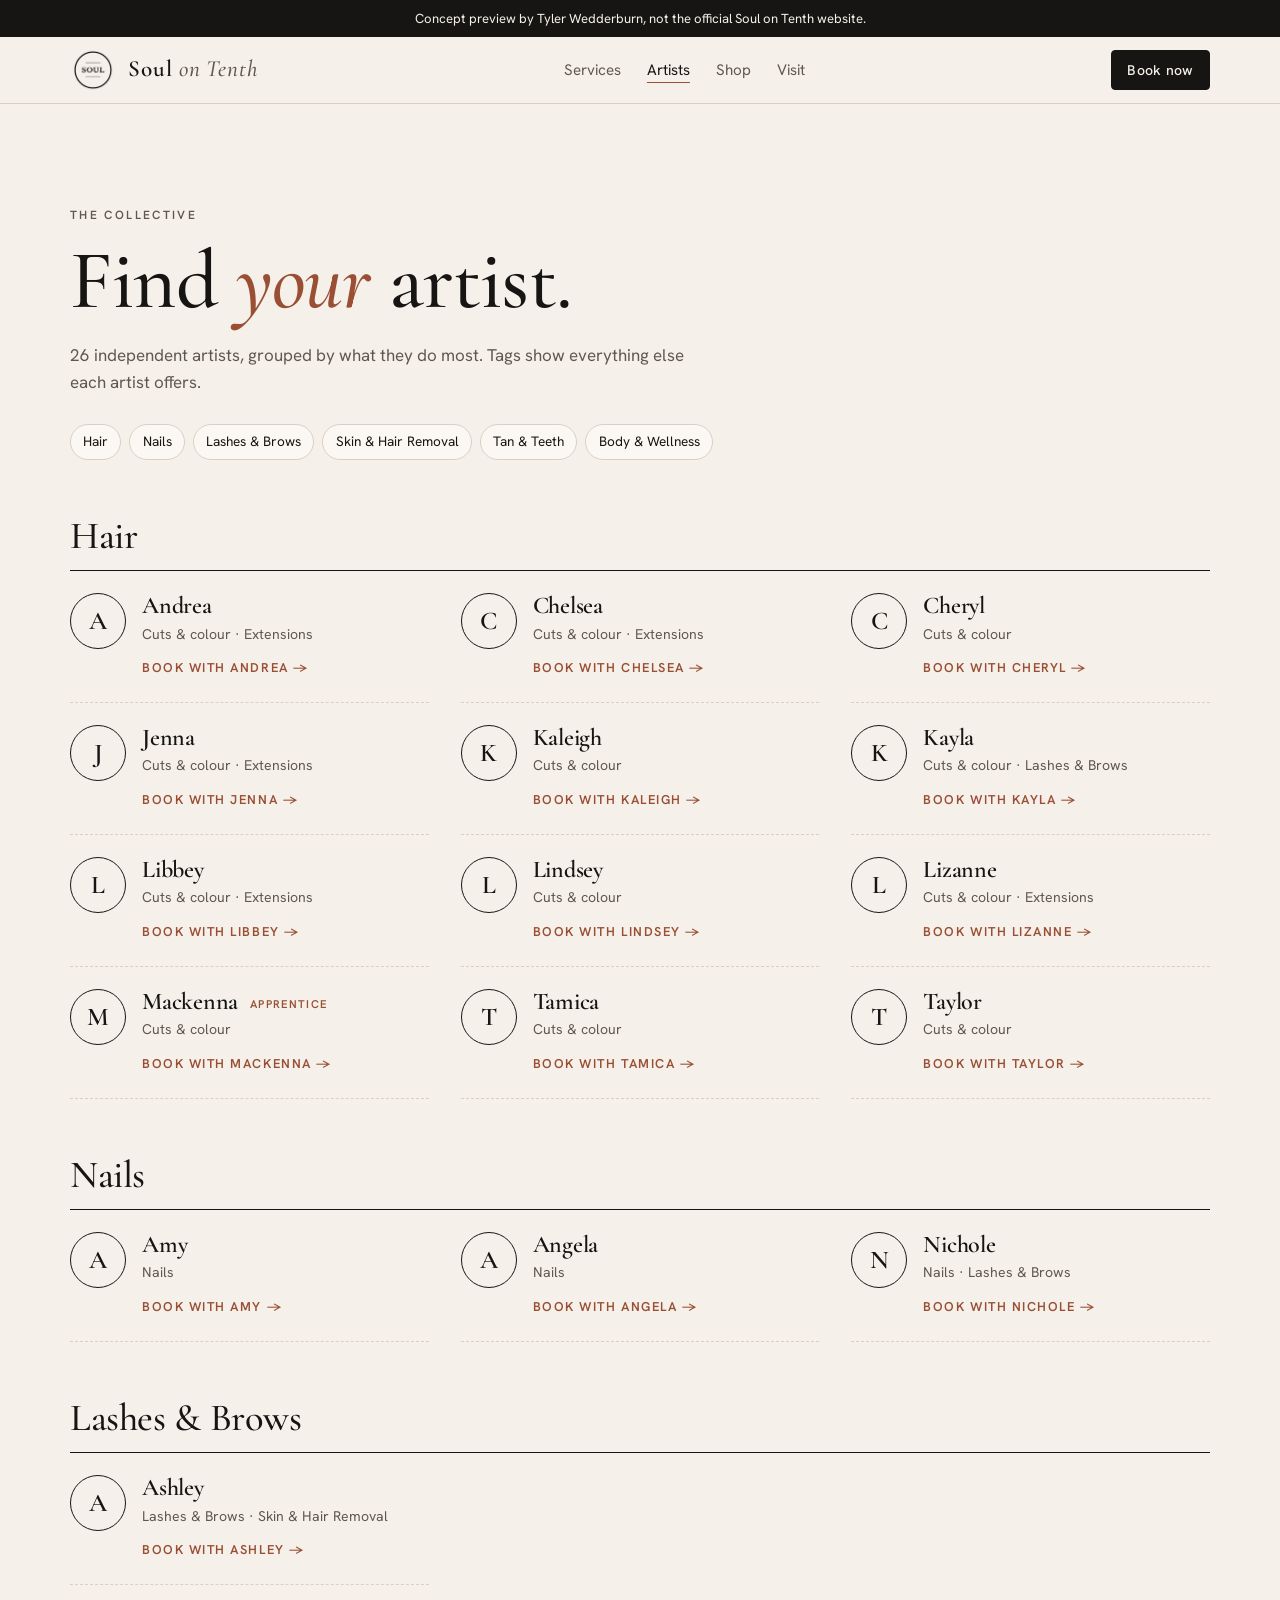
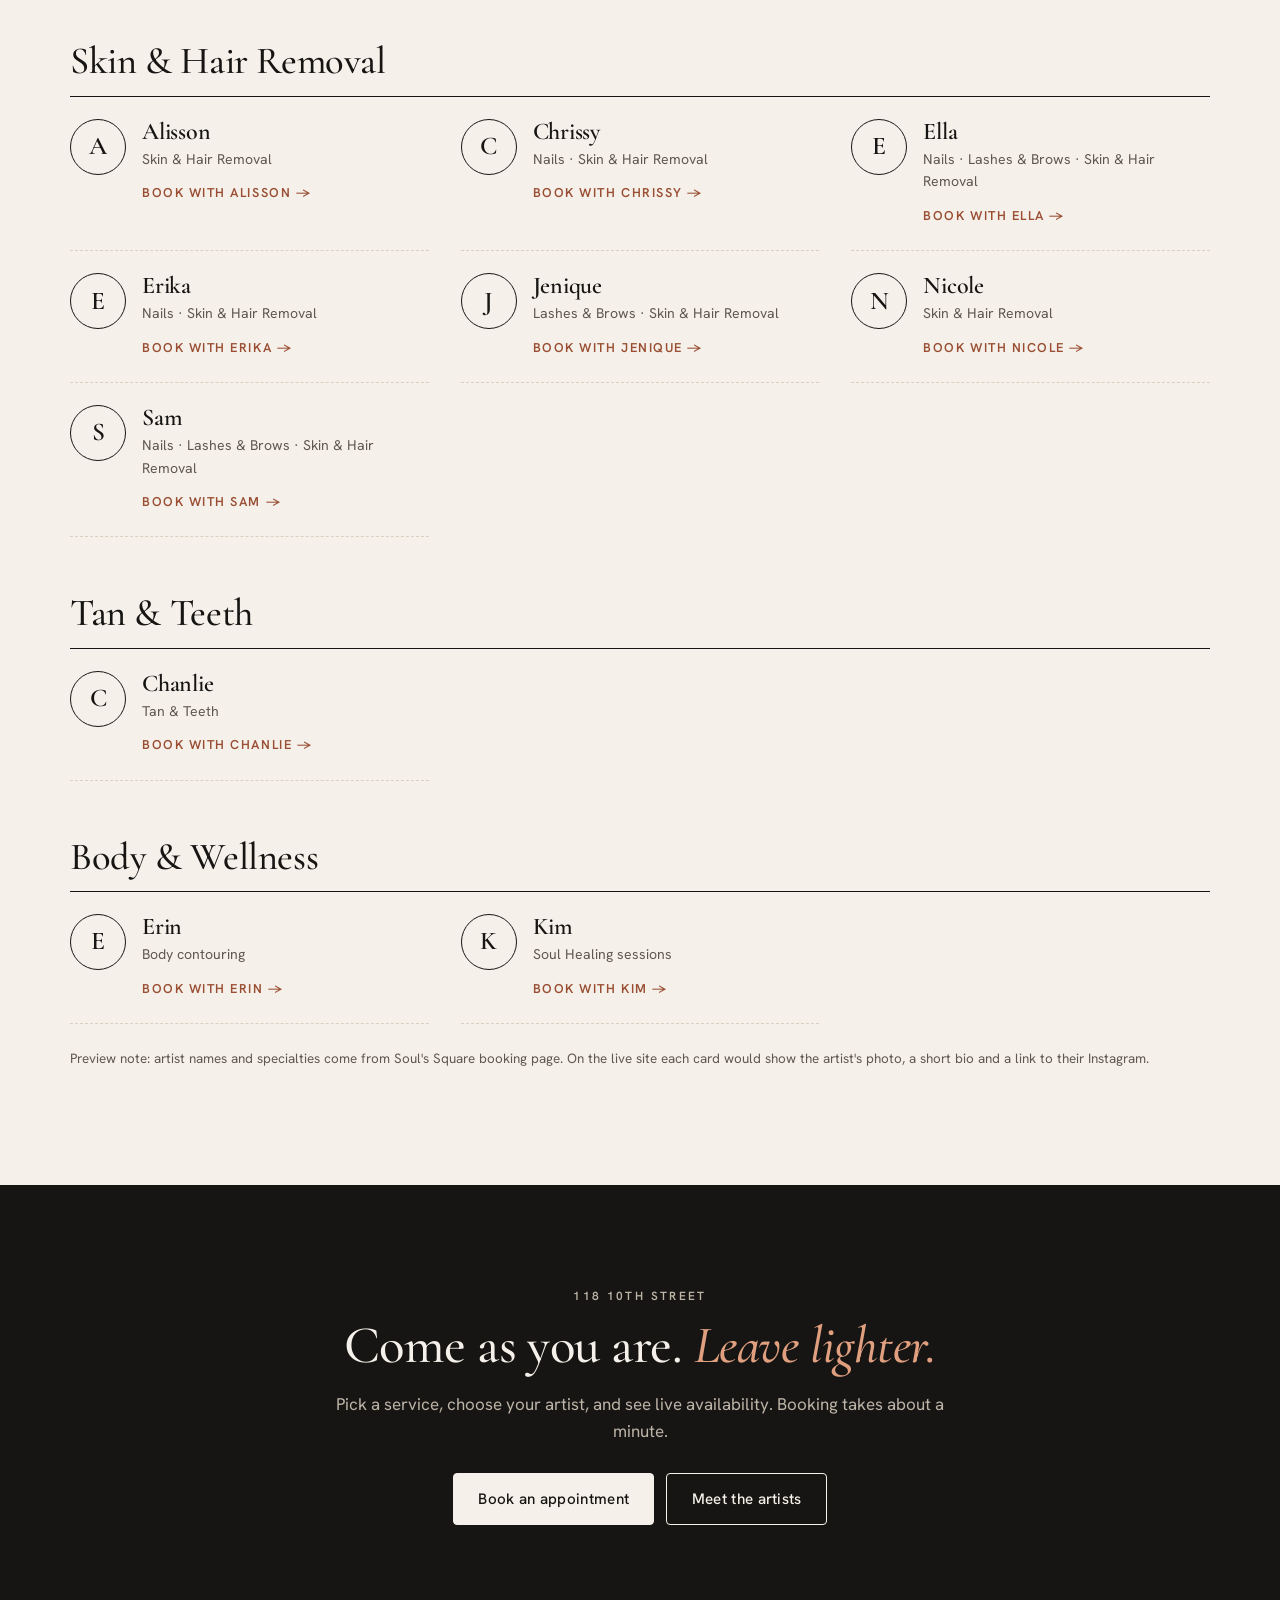
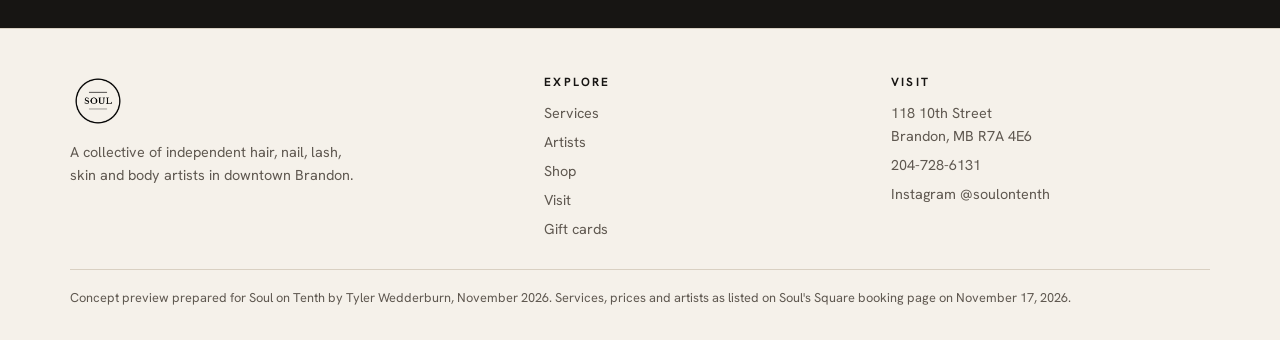
==== artists.html @ 36a23da8 "Soul on Tenth concept preview: five pages built from Square data Co-Authored-By: Claude Opus 5.5 <no" ====
<!doctype html>
<html lang="en-CA">
<head>
<meta charset="utf-8">
<meta name="viewport" content="width=device-width, initial-scale=1, viewport-fit=cover">
<meta name="robots" content="noindex, nofollow">
<title>Meet the Artists | Soul on Tenth, Brandon</title>
<meta name="description" content="Meet the 26 independent hair, nail, lash, skin and body artists at Soul on Tenth in Brandon, and book with the right person.">
<link rel="icon" href="assets/img/logo.jpg">
<link rel="preconnect" href="https://fonts.googleapis.com">
<link rel="preconnect" href="https://fonts.gstatic.com" crossorigin>
<link rel="stylesheet" href="https://fonts.googleapis.com/css2?family=Cormorant+Garamond:ital,wght@0,500;0,600;1,500&family=Hanken+Grotesk:wght@400;500;600&display=swap">
<link rel="stylesheet" href="assets/theme.css">
</head>
<body>
<div class="announcement">Concept preview by Tyler Wedderburn, not the official Soul on Tenth website.</div>
<header class="header"><div class="page-width">
  <a class="header__logo" href="index.html"><img src="assets/img/logo.jpg" alt="Soul on Tenth" width="46" height="46"><span>Soul <i>on Tenth</i></span></a>
  <nav aria-label="Main"><a href="services.html">Services</a><a href="artists.html" aria-current="page">Artists</a><a href="shop.html">Shop</a><a href="visit.html">Visit</a></nav>
  <details class="menu-drawer"><summary aria-label="Menu">Menu</summary><nav aria-label="Mobile"><a href="services.html">Services</a><a href="artists.html" aria-current="page">Artists</a><a href="shop.html">Shop</a><a href="visit.html">Visit</a></nav></details>
  <a class="button button--primary" href="https://book.squareup.com/appointments/bp8okbmrqv0b9o/location/DH0CR95W0RNAC/services" target="_blank" rel="noopener">Book now</a>
</div></header>
<main>
<section class="section"><div class="page-width">
  <p class="caption">The collective</p><h1>Find <em>your</em> artist.</h1>
  <p class="rte subtle">26 independent artists, grouped by what they do most. Tags show everything else each artist offers.</p>
  <nav class="toc" aria-label="Specialties"><a href="#hair">Hair</a><a href="#nails">Nails</a><a href="#lashes-brows">Lashes &amp; Brows</a><a href="#skin-hair-removal">Skin &amp; Hair Removal</a><a href="#tan-teeth">Tan &amp; Teeth</a><a href="#body-wellness">Body &amp; Wellness</a></nav>
  <section class="artist-group" id="hair"><h2>Hair</h2><div class="artist-grid"><div class="artist"><div class="initial" aria-hidden="true">A</div><div><h3>Andrea</h3><p class="tags">Cuts &amp; colour · Extensions</p><a class="link" href="https://book.squareup.com/appointments/bp8okbmrqv0b9o/location/DH0CR95W0RNAC/services" target="_blank" rel="noopener">Book with Andrea →</a></div></div><div class="artist"><div class="initial" aria-hidden="true">C</div><div><h3>Chelsea</h3><p class="tags">Cuts &amp; colour · Extensions</p><a class="link" href="https://book.squareup.com/appointments/bp8okbmrqv0b9o/location/DH0CR95W0RNAC/services" target="_blank" rel="noopener">Book with Chelsea →</a></div></div><div class="artist"><div class="initial" aria-hidden="true">C</div><div><h3>Cheryl</h3><p class="tags">Cuts &amp; colour</p><a class="link" href="https://book.squareup.com/appointments/bp8okbmrqv0b9o/location/DH0CR95W0RNAC/services" target="_blank" rel="noopener">Book with Cheryl →</a></div></div><div class="artist"><div class="initial" aria-hidden="true">J</div><div><h3>Jenna</h3><p class="tags">Cuts &amp; colour · Extensions</p><a class="link" href="https://book.squareup.com/appointments/bp8okbmrqv0b9o/location/DH0CR95W0RNAC/services" target="_blank" rel="noopener">Book with Jenna →</a></div></div><div class="artist"><div class="initial" aria-hidden="true">K</div><div><h3>Kaleigh</h3><p class="tags">Cuts &amp; colour</p><a class="link" href="https://book.squareup.com/appointments/bp8okbmrqv0b9o/location/DH0CR95W0RNAC/services" target="_blank" rel="noopener">Book with Kaleigh →</a></div></div><div class="artist"><div class="initial" aria-hidden="true">K</div><div><h3>Kayla</h3><p class="tags">Cuts &amp; colour · Lashes &amp; Brows</p><a class="link" href="https://book.squareup.com/appointments/bp8okbmrqv0b9o/location/DH0CR95W0RNAC/services" target="_blank" rel="noopener">Book with Kayla →</a></div></div><div class="artist"><div class="initial" aria-hidden="true">L</div><div><h3>Libbey</h3><p class="tags">Cuts &amp; colour · Extensions</p><a class="link" href="https://book.squareup.com/appointments/bp8okbmrqv0b9o/location/DH0CR95W0RNAC/services" target="_blank" rel="noopener">Book with Libbey →</a></div></div><div class="artist"><div class="initial" aria-hidden="true">L</div><div><h3>Lindsey</h3><p class="tags">Cuts &amp; colour</p><a class="link" href="https://book.squareup.com/appointments/bp8okbmrqv0b9o/location/DH0CR95W0RNAC/services" target="_blank" rel="noopener">Book with Lindsey →</a></div></div><div class="artist"><div class="initial" aria-hidden="true">L</div><div><h3>Lizanne</h3><p class="tags">Cuts &amp; colour · Extensions</p><a class="link" href="https://book.squareup.com/appointments/bp8okbmrqv0b9o/location/DH0CR95W0RNAC/services" target="_blank" rel="noopener">Book with Lizanne →</a></div></div><div class="artist"><div class="initial" aria-hidden="true">M</div><div><h3>Mackenna <small>Apprentice</small></h3><p class="tags">Cuts &amp; colour</p><a class="link" href="https://book.squareup.com/appointments/bp8okbmrqv0b9o/location/DH0CR95W0RNAC/services" target="_blank" rel="noopener">Book with Mackenna →</a></div></div><div class="artist"><div class="initial" aria-hidden="true">T</div><div><h3>Tamica</h3><p class="tags">Cuts &amp; colour</p><a class="link" href="https://book.squareup.com/appointments/bp8okbmrqv0b9o/location/DH0CR95W0RNAC/services" target="_blank" rel="noopener">Book with Tamica →</a></div></div><div class="artist"><div class="initial" aria-hidden="true">T</div><div><h3>Taylor</h3><p class="tags">Cuts &amp; colour</p><a class="link" href="https://book.squareup.com/appointments/bp8okbmrqv0b9o/location/DH0CR95W0RNAC/services" target="_blank" rel="noopener">Book with Taylor →</a></div></div></div></section><section class="artist-group" id="nails"><h2>Nails</h2><div class="artist-grid"><div class="artist"><div class="initial" aria-hidden="true">A</div><div><h3>Amy</h3><p class="tags">Nails</p><a class="link" href="https://book.squareup.com/appointments/bp8okbmrqv0b9o/location/DH0CR95W0RNAC/services" target="_blank" rel="noopener">Book with Amy →</a></div></div><div class="artist"><div class="initial" aria-hidden="true">A</div><div><h3>Angela</h3><p class="tags">Nails</p><a class="link" href="https://book.squareup.com/appointments/bp8okbmrqv0b9o/location/DH0CR95W0RNAC/services" target="_blank" rel="noopener">Book with Angela →</a></div></div><div class="artist"><div class="initial" aria-hidden="true">N</div><div><h3>Nichole</h3><p class="tags">Nails · Lashes &amp; Brows</p><a class="link" href="https://book.squareup.com/appointments/bp8okbmrqv0b9o/location/DH0CR95W0RNAC/services" target="_blank" rel="noopener">Book with Nichole →</a></div></div></div></section><section class="artist-group" id="lashes-brows"><h2>Lashes &amp; Brows</h2><div class="artist-grid"><div class="artist"><div class="initial" aria-hidden="true">A</div><div><h3>Ashley</h3><p class="tags">Lashes &amp; Brows · Skin &amp; Hair Removal</p><a class="link" href="https://book.squareup.com/appointments/bp8okbmrqv0b9o/location/DH0CR95W0RNAC/services" target="_blank" rel="noopener">Book with Ashley →</a></div></div></div></section><section class="artist-group" id="skin-hair-removal"><h2>Skin &amp; Hair Removal</h2><div class="artist-grid"><div class="artist"><div class="initial" aria-hidden="true">A</div><div><h3>Alisson</h3><p class="tags">Skin &amp; Hair Removal</p><a class="link" href="https://book.squareup.com/appointments/bp8okbmrqv0b9o/location/DH0CR95W0RNAC/services" target="_blank" rel="noopener">Book with Alisson →</a></div></div><div class="artist"><div class="initial" aria-hidden="true">C</div><div><h3>Chrissy</h3><p class="tags">Nails · Skin &amp; Hair Removal</p><a class="link" href="https://book.squareup.com/appointments/bp8okbmrqv0b9o/location/DH0CR95W0RNAC/services" target="_blank" rel="noopener">Book with Chrissy →</a></div></div><div class="artist"><div class="initial" aria-hidden="true">E</div><div><h3>Ella</h3><p class="tags">Nails · Lashes &amp; Brows · Skin &amp; Hair Removal</p><a class="link" href="https://book.squareup.com/appointments/bp8okbmrqv0b9o/location/DH0CR95W0RNAC/services" target="_blank" rel="noopener">Book with Ella →</a></div></div><div class="artist"><div class="initial" aria-hidden="true">E</div><div><h3>Erika</h3><p class="tags">Nails · Skin &amp; Hair Removal</p><a class="link" href="https://book.squareup.com/appointments/bp8okbmrqv0b9o/location/DH0CR95W0RNAC/services" target="_blank" rel="noopener">Book with Erika →</a></div></div><div class="artist"><div class="initial" aria-hidden="true">J</div><div><h3>Jenique</h3><p class="tags">Lashes &amp; Brows · Skin &amp; Hair Removal</p><a class="link" href="https://book.squareup.com/appointments/bp8okbmrqv0b9o/location/DH0CR95W0RNAC/services" target="_blank" rel="noopener">Book with Jenique →</a></div></div><div class="artist"><div class="initial" aria-hidden="true">N</div><div><h3>Nicole</h3><p class="tags">Skin &amp; Hair Removal</p><a class="link" href="https://book.squareup.com/appointments/bp8okbmrqv0b9o/location/DH0CR95W0RNAC/services" target="_blank" rel="noopener">Book with Nicole →</a></div></div><div class="artist"><div class="initial" aria-hidden="true">S</div><div><h3>Sam</h3><p class="tags">Nails · Lashes &amp; Brows · Skin &amp; Hair Removal</p><a class="link" href="https://book.squareup.com/appointments/bp8okbmrqv0b9o/location/DH0CR95W0RNAC/services" target="_blank" rel="noopener">Book with Sam →</a></div></div></div></section><section class="artist-group" id="tan-teeth"><h2>Tan &amp; Teeth</h2><div class="artist-grid"><div class="artist"><div class="initial" aria-hidden="true">C</div><div><h3>Chanlie</h3><p class="tags">Tan &amp; Teeth</p><a class="link" href="https://book.squareup.com/appointments/bp8okbmrqv0b9o/location/DH0CR95W0RNAC/services" target="_blank" rel="noopener">Book with Chanlie →</a></div></div></div></section><section class="artist-group" id="body-wellness"><h2>Body &amp; Wellness</h2><div class="artist-grid"><div class="artist"><div class="initial" aria-hidden="true">E</div><div><h3>Erin</h3><p class="tags">Body contouring</p><a class="link" href="https://book.squareup.com/appointments/bp8okbmrqv0b9o/location/DH0CR95W0RNAC/services" target="_blank" rel="noopener">Book with Erin →</a></div></div><div class="artist"><div class="initial" aria-hidden="true">K</div><div><h3>Kim</h3><p class="tags">Soul Healing sessions</p><a class="link" href="https://book.squareup.com/appointments/bp8okbmrqv0b9o/location/DH0CR95W0RNAC/services" target="_blank" rel="noopener">Book with Kim →</a></div></div></div></section>
  <p class="note">Preview note: artist names and specialties come from Soul's Square booking page. On the live site each card would show the artist's photo, a short bio and a link to their Instagram.</p>
</div></section>
<section class="section scheme-ink center"><div class="page-width">
  <p class="caption">118 10th Street</p>
  <h2>Come as you are. <em>Leave lighter.</em></h2>
  <p class="rte subtle">Pick a service, choose your artist, and see live availability. Booking takes about a minute.</p>
  <div class="buttons"><a class="button button--primary" href="https://book.squareup.com/appointments/bp8okbmrqv0b9o/location/DH0CR95W0RNAC/services" target="_blank" rel="noopener">Book an appointment</a><a class="button" href="artists.html">Meet the artists</a></div>
</div></section></main>
<footer class="footer"><div class="page-width">
  <div class="grid">
    <div><img src="assets/img/logo.jpg" alt="Soul on Tenth" width="56" height="56"><p>A collective of independent hair, nail, lash, skin and body artists in downtown Brandon.</p></div>
    <div><h4>Explore</h4><ul><li><a href="services.html">Services</a></li><li><a href="artists.html">Artists</a></li><li><a href="shop.html">Shop</a></li><li><a href="visit.html">Visit</a></li><li><a class="" href="https://squareup.com/gift/7G8EJMYGEEBGZ/order" target="_blank" rel="noopener">Gift cards</a></li></ul></div>
    <div><h4>Visit</h4><ul><li>118 10th Street<br>Brandon, MB R7A 4E6</li><li><a href="tel:+12047286131">204-728-6131</a></li><li><a class="" href="https://www.instagram.com/soulontenth" target="_blank" rel="noopener">Instagram @soulontenth</a></li></ul></div>
  </div>
  <p class="legal">Concept preview prepared for Soul on Tenth by Tyler Wedderburn, November 2026. Services, prices and artists as listed on Soul's Square booking page on November 17, 2026.</p>
</div></footer>
<div class="sticky-cta"><a class="button button--primary" href="https://book.squareup.com/appointments/bp8okbmrqv0b9o/location/DH0CR95W0RNAC/services" target="_blank" rel="noopener">Book</a><a class="button" href="artists.html">Find an artist</a></div>
</body></html>
---- assets/theme.css ----
/* Soul on Tenth concept theme.
   Black-and-white like Soul's logo and photos, on warm paper, with one clay accent.
   Plain static HTML/CSS: booking stays on Square Appointments and checkout stays on Square Online. */
:root{
  --bg:#f5f1ea; --bg-2:#ebe4d8; --ink:#171513; --ink-soft:#5f5850;
  --accent:#9a4f34; --accent-deep:#7a3b25; --line:#d9d0c2; --card:#fbf8f3;
  --display:"Cormorant Garamond","Iowan Old Style",Georgia,serif;
  --body:"Hanken Grotesk","Segoe UI",system-ui,sans-serif;
  --r:4px; --page:1180px;
}
*{box-sizing:border-box}
html{scroll-behavior:smooth;scroll-padding-top:90px}
@media (prefers-reduced-motion:reduce){html{scroll-behavior:auto}*{transition:none!important}}
body{margin:0;background:var(--bg);color:var(--ink);font-family:var(--body);font-size:17px;line-height:1.6;-webkit-font-smoothing:antialiased}
img{max-width:100%;display:block}
a{color:inherit}
:focus-visible{outline:2px solid var(--accent);outline-offset:3px}
.page-width{max-width:var(--page);margin:0 auto;padding-left:max(20px,env(safe-area-inset-left,0px));padding-right:max(20px,env(safe-area-inset-right,0px))}
h1,h2,h3{font-family:var(--display);font-weight:500;line-height:1.05;text-wrap:balance;margin:0;letter-spacing:-.01em}
h1{font-size:clamp(2.6rem,7vw,5.2rem)}
h2{font-size:clamp(2rem,4.6vw,3.3rem)}
h3{font-size:1.5rem;font-weight:600}
em{font-style:italic;color:var(--accent)}
.caption{font-size:.74rem;letter-spacing:.2em;text-transform:uppercase;font-weight:600;color:var(--ink-soft);margin:0 0 12px}
.subtle{color:var(--ink-soft)}
.section{padding-block:clamp(56px,8vw,108px)}
.scheme-2{background:var(--bg-2)}
.scheme-ink{background:var(--ink);color:var(--bg)}
.scheme-ink em{color:#e0a080}
.scheme-ink .subtle,.scheme-ink .caption{color:#bdb4a8}
.button{display:inline-flex;align-items:center;justify-content:center;padding:.85em 1.6em;font-weight:500;font-size:.95rem;letter-spacing:.02em;text-decoration:none;border:1.5px solid var(--ink);background:transparent;color:var(--ink);border-radius:var(--r);transition:background .2s,color .2s,border-color .2s}
.button:hover{background:var(--ink);color:var(--bg)}
.button--primary{background:var(--ink);color:var(--bg)}
.button--primary:hover{background:var(--accent);border-color:var(--accent);color:#fff}
.button--light,.scheme-ink .button{border-color:var(--bg);color:var(--bg)}
.button--light:hover,.scheme-ink .button:hover{background:var(--bg);color:var(--ink)}
.scheme-ink .button--primary{background:var(--bg);color:var(--ink)}
.scheme-ink .button--primary:hover{background:var(--accent);border-color:var(--accent);color:#fff}
.buttons{display:flex;flex-wrap:wrap;gap:12px;margin-top:28px}
.center{text-align:center}.center .buttons{justify-content:center}
.rte{max-width:62ch}.center .rte{margin-inline:auto}
.link{font-weight:600;font-size:.8rem;letter-spacing:.12em;text-transform:uppercase;color:var(--accent);text-decoration:none}
.link:hover{text-decoration:underline}

/* announcement + header */
.announcement{background:var(--ink);color:var(--bg);font-size:.82rem;text-align:center;padding:8px 16px}
.header{position:sticky;top:0;z-index:20;background:var(--bg);border-bottom:1px solid var(--line)}
.header .page-width{display:flex;align-items:center;justify-content:space-between;gap:16px;padding-block:10px}
.header__logo{display:flex;align-items:center;gap:12px;text-decoration:none}
.header__logo img{width:46px;height:46px;mix-blend-mode:multiply}
.header__logo span{font-family:var(--display);font-size:1.45rem;font-weight:600;letter-spacing:.04em}
.header__logo i{font-weight:500;color:var(--ink-soft)}
.header nav{display:flex;gap:26px}
.header nav a{text-decoration:none;color:var(--ink-soft);font-size:.95rem}
.header nav a[aria-current="page"],.header nav a:hover{color:var(--ink)}
.header nav a[aria-current="page"]{text-decoration:underline;text-decoration-color:var(--accent);text-underline-offset:7px}
.header .button{padding:.55em 1.1em;font-size:.88rem}
.menu-drawer{display:none}
@media (max-width:880px){
  .header nav{display:none}
  .menu-drawer{display:block;margin-left:auto}
  .menu-drawer summary{list-style:none;cursor:pointer;padding:8px;font-size:.95rem}
  .menu-drawer summary::-webkit-details-marker{display:none}
  .menu-drawer[open] nav{display:flex;flex-direction:column;gap:0;position:absolute;left:0;right:0;top:100%;background:var(--bg);border-bottom:1px solid var(--line);padding:8px max(20px,env(safe-area-inset-left,0px)) 16px}
  .menu-drawer[open] nav a{padding:12px 0;border-bottom:1px solid var(--line);font-size:1.05rem}
}
@media (max-width:420px){.header__logo span{display:none}}

/* hero */
.hero{position:relative;min-height:min(86vh,760px);display:grid;align-items:end;color:var(--bg);background:var(--ink);overflow:hidden}
.hero > img{position:absolute;inset:0;width:100%;height:100%;object-fit:cover;object-position:center 60%;opacity:.62}
.hero::after{content:"";position:absolute;inset:0;background:linear-gradient(180deg,rgba(23,21,19,0) 30%,rgba(23,21,19,.85) 100%)}
@media (max-width:640px){.hero > img{object-position:42% 100%}}
.hero__text{position:relative;z-index:1;padding-block:clamp(48px,8vw,96px)}
.hero h1 em{color:#f0c4a8}
.hero .caption{color:#d8cfc3}
.hero .rte{color:#ece6dc;font-size:1.08rem}
.hero .button--primary{background:var(--bg);color:var(--ink);border-color:var(--bg)}
.hero .button--primary:hover{background:var(--accent);border-color:var(--accent);color:#fff}

/* multicolumn */
.title-row{display:flex;flex-wrap:wrap;justify-content:space-between;align-items:end;gap:16px}
.multicolumn{display:grid;grid-template-columns:repeat(3,minmax(0,1fr));gap:1px;margin-top:40px;background:var(--line);border:1px solid var(--line)}
@media (max-width:900px){.multicolumn{grid-template-columns:repeat(2,minmax(0,1fr))}}
@media (max-width:560px){.multicolumn{grid-template-columns:minmax(0,1fr)}}
.column{background:var(--card);padding:30px;display:flex;flex-direction:column;gap:10px}
.column p{margin:0}
.column .caption{color:var(--ink);font-size:.8rem}
.column--link{text-decoration:none;transition:background .2s}
.column--link:hover{background:#fff}
.column--link .link{margin-top:auto;padding-top:8px}
.scheme-2 .multicolumn{background:none;border:0;gap:28px}
.column--plain{background:none;padding:0}

/* image with text */
.image-with-text{display:grid;grid-template-columns:minmax(0,1fr) minmax(0,1fr);gap:clamp(28px,5vw,72px);align-items:center}
.image-with-text__media{overflow:hidden;aspect-ratio:4/5;background:var(--bg-2)}
.image-with-text__media img{width:100%;height:100%;object-fit:cover}
.image-with-text__media--crop{aspect-ratio:4/3}
.image-with-text__media--crop img{object-position:center bottom}
.image-with-text p{margin:16px 0 0}
@media (max-width:820px){.image-with-text{grid-template-columns:minmax(0,1fr)}}

/* product grid */
.product-grid{display:grid;grid-template-columns:repeat(4,minmax(0,1fr));gap:24px;margin-top:36px}
@media (max-width:900px){.product-grid{grid-template-columns:repeat(2,minmax(0,1fr))}}
.card{text-decoration:none;display:flex;flex-direction:column;gap:5px}
.card__media{aspect-ratio:1;background:#fff;border:1px solid var(--line);overflow:hidden;margin-bottom:8px;padding:12%}
.card__media img{width:100%;height:100%;object-fit:contain;transition:transform .4s}
.card:hover .card__media img{transform:scale(1.05)}
.card__vendor{font-size:.7rem;letter-spacing:.16em;text-transform:uppercase;font-weight:600;color:var(--ink-soft)}
.card__title{font-weight:500;line-height:1.3}
.card__price{font-family:var(--display);font-size:1.15rem;font-weight:600}

/* table of contents chips */
.toc{display:flex;flex-wrap:wrap;gap:8px;margin-top:28px}
.toc a{font-size:.85rem;text-decoration:none;padding:.45em .9em;border:1px solid var(--line);background:var(--card);border-radius:999px}
.toc a:hover{border-color:var(--ink)}

/* collapsible menu */
.collapsible{margin-top:32px;border-top:1px solid var(--ink)}
.collapsible details{border-bottom:1px solid var(--line)}
.collapsible summary{cursor:pointer;list-style:none;display:flex;align-items:center;gap:16px;padding:20px 4px;font-family:var(--display);font-size:1.7rem;font-weight:600}
.collapsible summary::-webkit-details-marker{display:none}
.collapsible summary small{font-family:var(--body);font-size:.85rem;font-weight:400;color:var(--ink-soft);margin-left:auto}
.collapsible summary::after{content:"+";font-family:var(--body);font-weight:400;font-size:1.5rem;color:var(--accent);transition:transform .2s;width:1ch}
.collapsible details[open] summary::after{transform:rotate(45deg)}
.service-list{display:grid;grid-template-columns:minmax(0,1fr) minmax(0,1fr);gap:0 48px;padding:0 4px 28px}
@media (max-width:760px){.service-list{grid-template-columns:minmax(0,1fr)}}
.service{display:grid;grid-template-columns:minmax(0,1fr) auto auto;gap:14px;align-items:start;padding:16px 0;border-bottom:1px dashed var(--line)}
.service b{font-weight:600}
.service small{display:block;color:var(--ink-soft);font-size:.85rem;line-height:1.45;margin-top:3px}
.service small.dur{font-size:.75rem;letter-spacing:.06em;text-transform:uppercase}
.service .price{font-family:var(--display);font-size:1.2rem;font-weight:600;white-space:nowrap;font-variant-numeric:tabular-nums}
.service .price i,.chips i{font-family:var(--body);font-style:normal;font-weight:400;font-size:.7rem;text-transform:uppercase;letter-spacing:.06em;color:var(--ink-soft);margin-right:4px}
.service > a{font-size:.75rem;font-weight:600;letter-spacing:.12em;text-transform:uppercase;color:var(--accent);text-decoration:none;padding-top:5px}
.service > a:hover{text-decoration:underline}
.service--fill{grid-template-columns:minmax(0,1fr)}
.chips{display:flex;flex-wrap:wrap;gap:6px}
.chips a{font-size:.82rem;text-decoration:none;padding:.35em .75em;border:1px solid var(--line);background:var(--card);border-radius:999px}
.chips a b{font-family:var(--display);font-size:1rem;margin-left:4px}
.chips a:hover{border-color:var(--accent);color:var(--accent)}

/* artists */
.artist-group{margin-top:56px}
.artist-group h2{font-size:clamp(1.7rem,3.4vw,2.4rem);padding-bottom:14px;border-bottom:1px solid var(--ink)}
.artist-grid{display:grid;grid-template-columns:repeat(3,minmax(0,1fr));gap:0 32px}
@media (max-width:900px){.artist-grid{grid-template-columns:repeat(2,minmax(0,1fr))}}
@media (max-width:560px){.artist-grid{grid-template-columns:minmax(0,1fr)}}
.artist{display:flex;gap:16px;align-items:flex-start;padding:22px 0;border-bottom:1px dashed var(--line)}
.artist h3{font-size:1.5rem}
.artist h3 small{font-family:var(--body);font-size:.7rem;letter-spacing:.12em;text-transform:uppercase;color:var(--accent);margin-left:6px;vertical-align:middle}
.tags{margin:4px 0 8px;font-size:.88rem;color:var(--ink-soft)}
.initial{flex:none;width:56px;height:56px;border-radius:50%;border:1.5px solid var(--ink);display:grid;place-content:center;font-family:var(--display);font-size:1.6rem;font-weight:600}

/* placeholder + notes */
.placeholder{display:grid;place-content:center;text-align:center;padding:40px 24px;border:1.5px dashed var(--accent);color:var(--ink-soft);background:var(--card);margin-top:32px}
.placeholder b{font-family:var(--display);font-style:italic;font-size:1.6rem;font-weight:500;color:var(--ink)}
.note{font-size:.84rem;color:var(--ink-soft);margin-top:24px}

/* contact */
.contact{display:grid;grid-template-columns:repeat(3,minmax(0,1fr));gap:24px;margin-top:36px}
@media (max-width:860px){.contact{grid-template-columns:minmax(0,1fr)}}
.contact > div{background:var(--card);border:1px solid var(--line);padding:30px}
.contact h3{margin-bottom:12px}
.contact .button{margin-top:6px}
.list{margin:0;padding-left:18px}
.list li{margin-bottom:6px}

/* footer */
.footer{border-top:1px solid var(--line);padding-block:44px 32px;font-size:.9rem;color:var(--ink-soft)}
.footer .grid{display:grid;grid-template-columns:1.4fr 1fr 1fr;gap:28px}
@media (max-width:760px){.footer .grid{grid-template-columns:minmax(0,1fr)}}
.footer img{width:56px;height:56px;mix-blend-mode:multiply;margin-bottom:12px}
.footer p{margin:0;max-width:36ch}
.footer h4{margin:0 0 10px;font-size:.74rem;letter-spacing:.18em;text-transform:uppercase;color:var(--ink)}
.footer ul{list-style:none;padding:0;margin:0;display:grid;gap:6px}
.footer a{text-decoration:none}.footer a:hover{color:var(--ink)}
.footer .legal{margin-top:28px;padding-top:18px;border-top:1px solid var(--line);font-size:.8rem;max-width:none}
.sticky-cta{display:none}
@media (max-width:640px){
  .sticky-cta{display:flex;gap:10px;position:fixed;left:0;right:0;bottom:0;z-index:30;padding:10px max(14px,env(safe-area-inset-right,0px)) calc(10px + env(safe-area-inset-bottom,0px)) max(14px,env(safe-area-inset-left,0px));background:var(--bg);border-top:1px solid var(--line)}
  .sticky-cta .button{flex:1;padding:.7em}
  .footer{padding-bottom:96px}
}
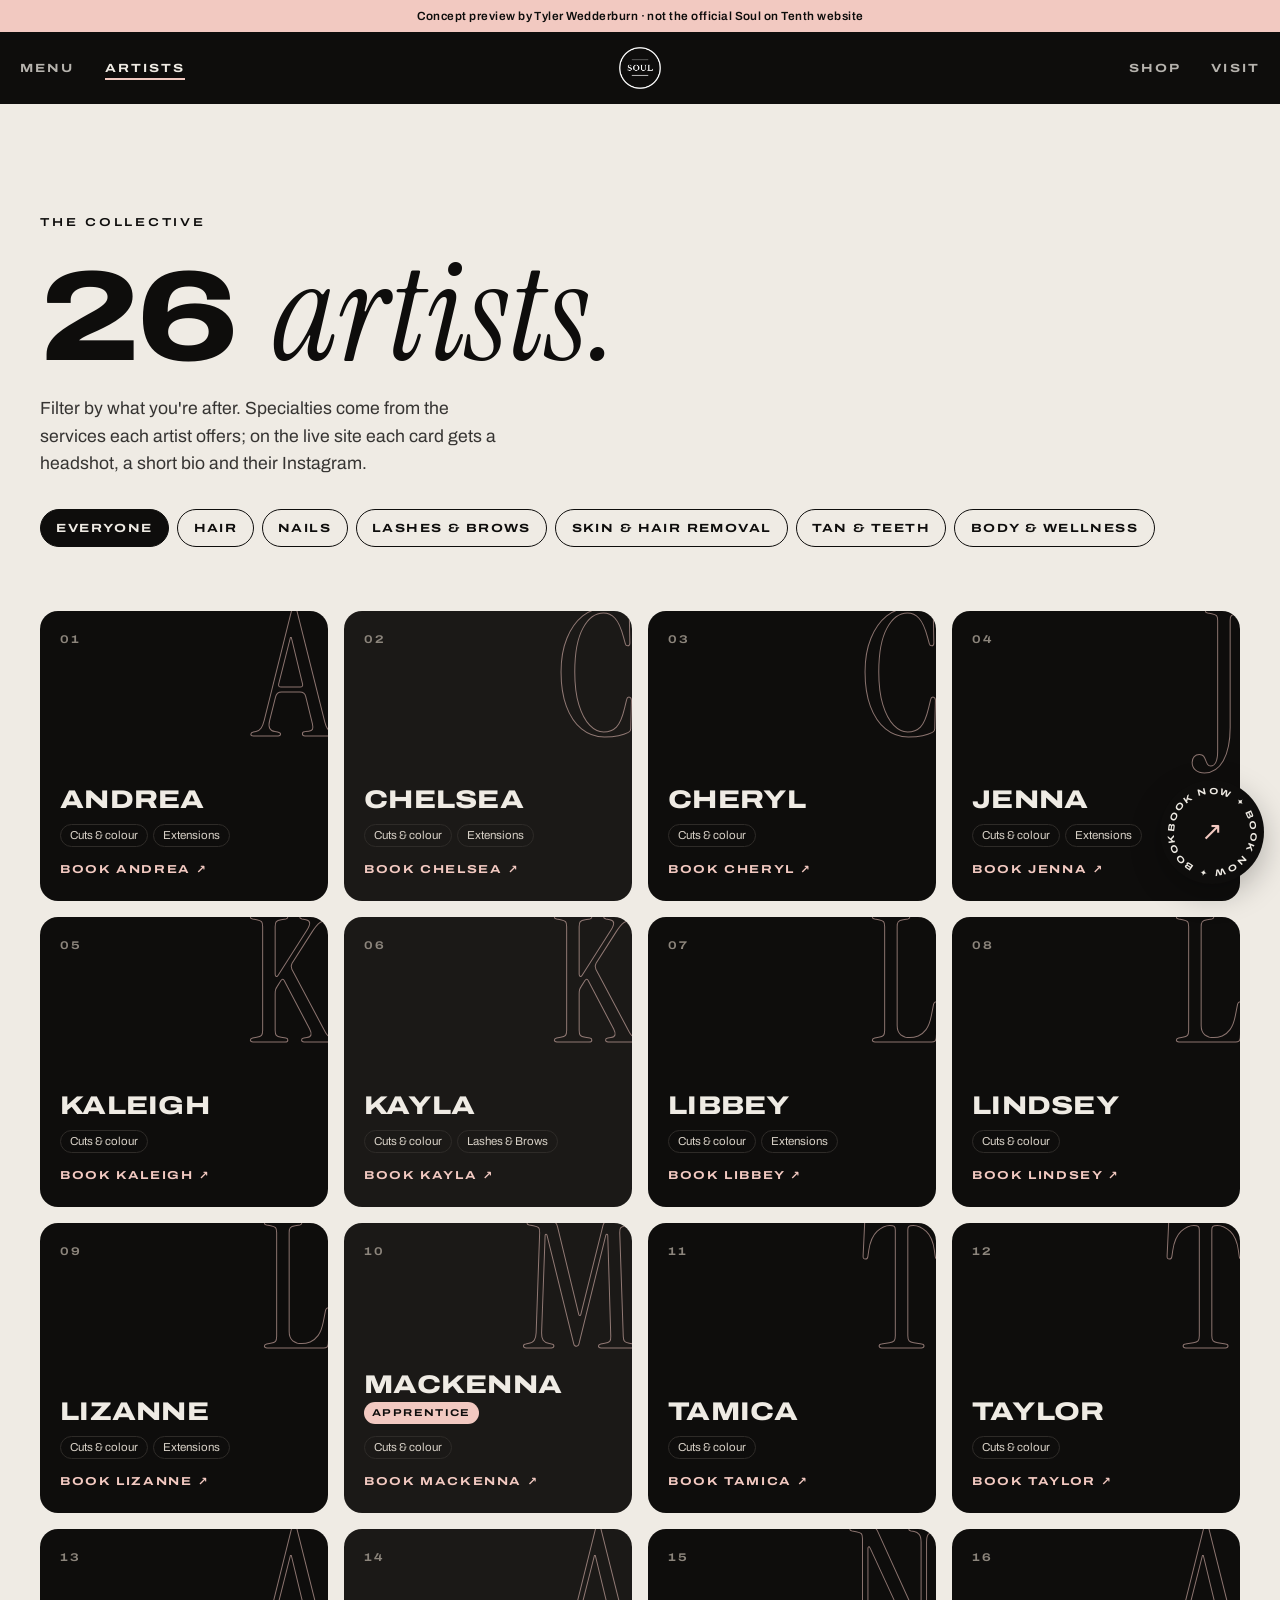
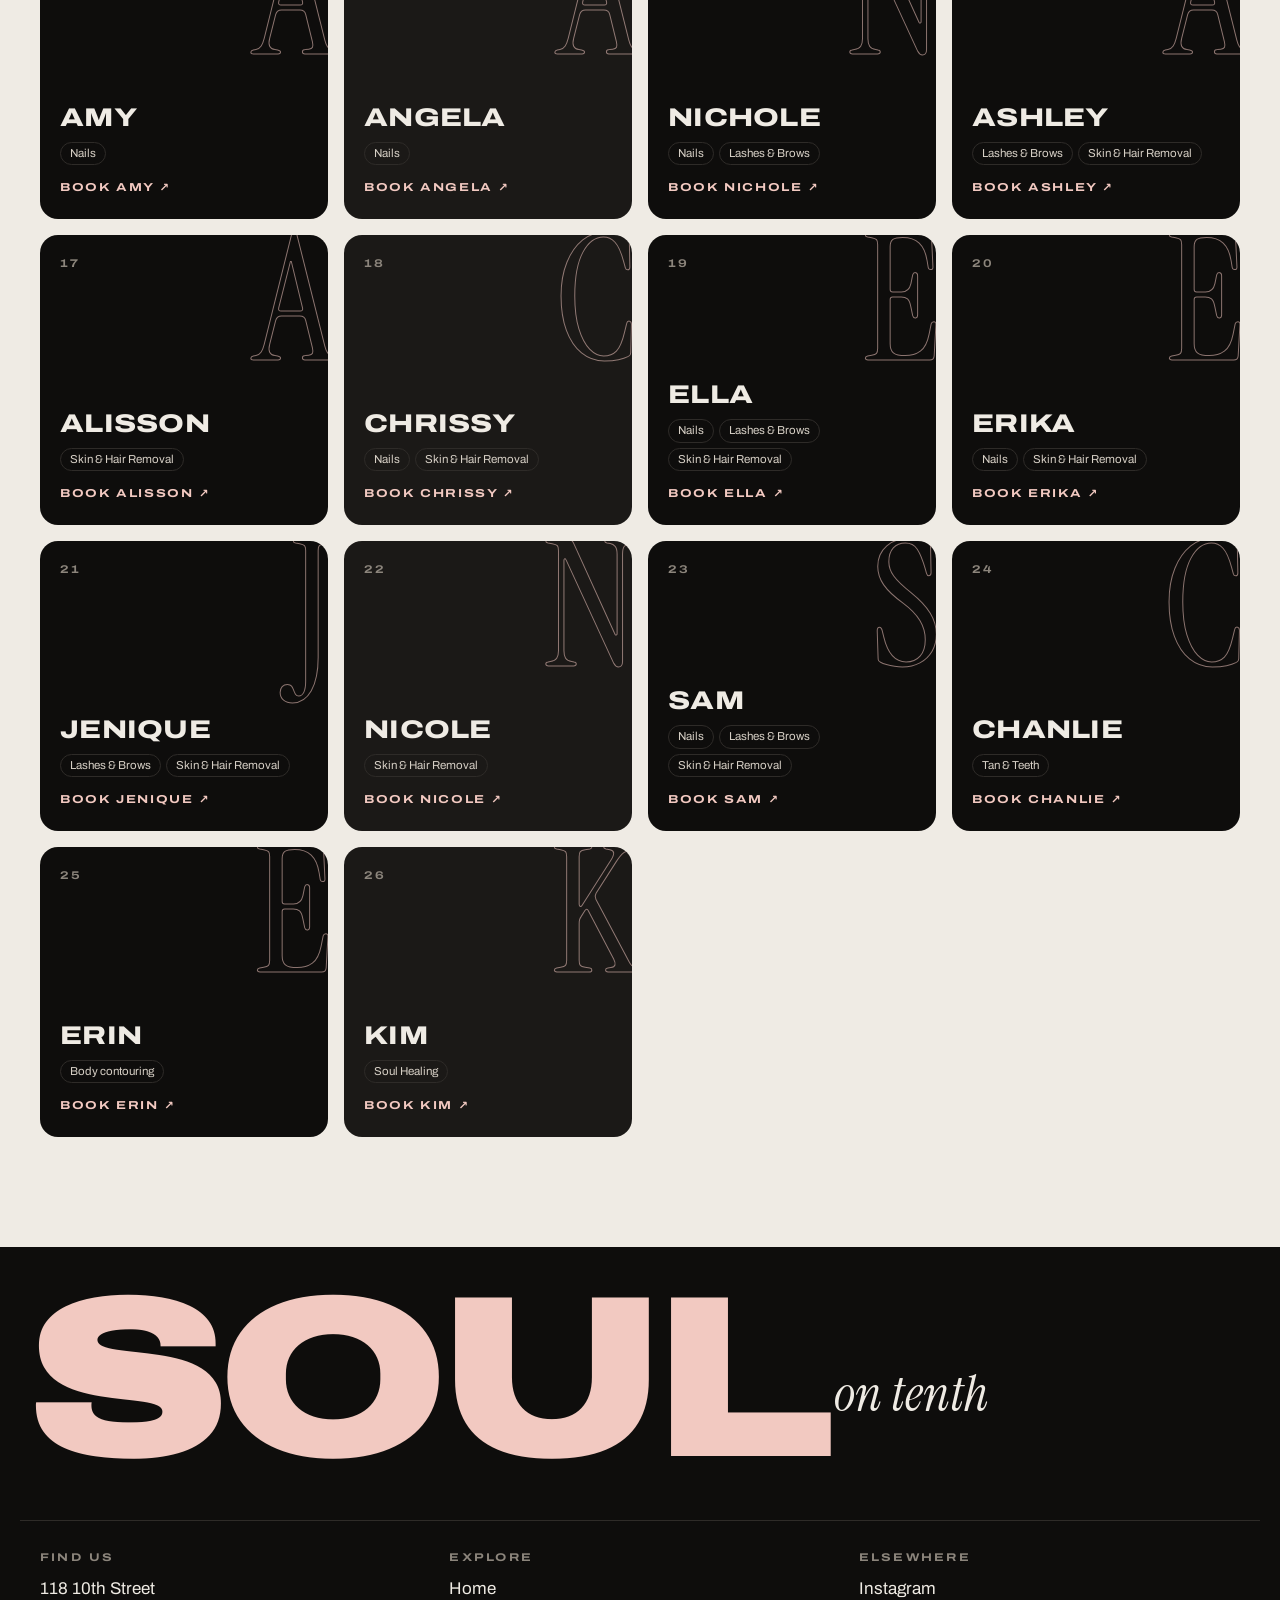
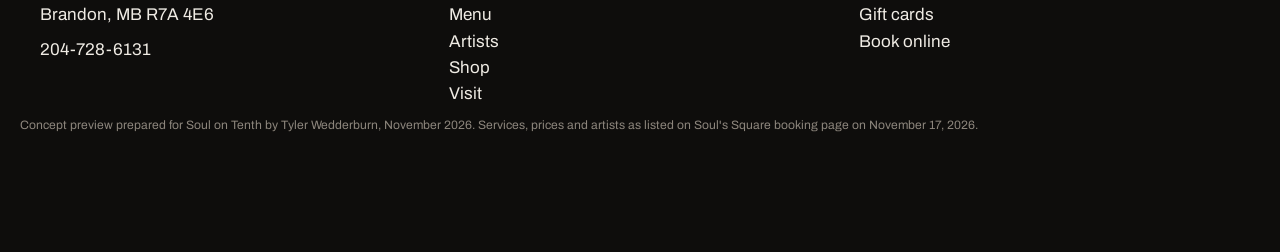
==== commit 2f0aad87: "Redesign as "Soul after dark": editorial black and blush, menu search, artist filter Co-Authored-By:" ====
--- a/artists.html
+++ b/artists.html
@@ -4,43 +4,48 @@
 <meta charset="utf-8">
 <meta name="viewport" content="width=device-width, initial-scale=1, viewport-fit=cover">
 <meta name="robots" content="noindex, nofollow">
-<title>Meet the Artists | Soul on Tenth, Brandon</title>
-<meta name="description" content="Meet the 26 independent hair, nail, lash, skin and body artists at Soul on Tenth in Brandon, and book with the right person.">
+<title>The Artists | Soul on Tenth, Brandon</title>
+<meta name="description" content="Meet the 26 independent hair, nail, lash, skin and body artists at Soul on Tenth in Brandon, and book the right person.">
 <link rel="icon" href="assets/img/logo.jpg">
 <link rel="preconnect" href="https://fonts.googleapis.com">
 <link rel="preconnect" href="https://fonts.gstatic.com" crossorigin>
-<link rel="stylesheet" href="https://fonts.googleapis.com/css2?family=Cormorant+Garamond:ital,wght@0,500;0,600;1,500&family=Hanken+Grotesk:wght@400;500;600&display=swap">
+<link rel="stylesheet" href="https://fonts.googleapis.com/css2?family=Archivo:wdth,wght@62..125,400..900&family=Instrument+Serif:ital@0;1&display=swap">
 <link rel="stylesheet" href="assets/theme.css">
 </head>
 <body>
-<div class="announcement">Concept preview by Tyler Wedderburn, not the official Soul on Tenth website.</div>
-<header class="header"><div class="page-width">
-  <a class="header__logo" href="index.html"><img src="assets/img/logo.jpg" alt="Soul on Tenth" width="46" height="46"><span>Soul <i>on Tenth</i></span></a>
-  <nav aria-label="Main"><a href="services.html">Services</a><a href="artists.html" aria-current="page">Artists</a><a href="shop.html">Shop</a><a href="visit.html">Visit</a></nav>
-  <details class="menu-drawer"><summary aria-label="Menu">Menu</summary><nav aria-label="Mobile"><a href="services.html">Services</a><a href="artists.html" aria-current="page">Artists</a><a href="shop.html">Shop</a><a href="visit.html">Visit</a></nav></details>
-  <a class="button button--primary" href="https://book.squareup.com/appointments/bp8okbmrqv0b9o/location/DH0CR95W0RNAC/services" target="_blank" rel="noopener">Book now</a>
-</div></header>
+<div class="notice">Concept preview by Tyler Wedderburn · not the official Soul on Tenth website</div>
+<header class="nav">
+  <nav class="nav__side" aria-label="Main, left"><a href="services.html">Menu</a><a href="artists.html" aria-current="page">Artists</a></nav>
+  <a class="nav__logo" href="index.html" aria-label="Soul on Tenth home"><img src="assets/img/logo.jpg" alt="" width="52" height="52"></a>
+  <nav class="nav__side nav__side--right" aria-label="Main, right"><a href="shop.html">Shop</a><a href="visit.html">Visit</a></nav>
+  <details class="nav__menu"><summary>Menu</summary><nav aria-label="Mobile"><a href="index.html">Home</a><a href="services.html">Menu</a><a href="artists.html" aria-current="page">Artists</a><a href="shop.html">Shop</a><a href="visit.html">Visit</a></nav></details>
+</header>
 <main>
-<section class="section"><div class="page-width">
-  <p class="caption">The collective</p><h1>Find <em>your</em> artist.</h1>
-  <p class="rte subtle">26 independent artists, grouped by what they do most. Tags show everything else each artist offers.</p>
-  <nav class="toc" aria-label="Specialties"><a href="#hair">Hair</a><a href="#nails">Nails</a><a href="#lashes-brows">Lashes &amp; Brows</a><a href="#skin-hair-removal">Skin &amp; Hair Removal</a><a href="#tan-teeth">Tan &amp; Teeth</a><a href="#body-wellness">Body &amp; Wellness</a></nav>
-  <section class="artist-group" id="hair"><h2>Hair</h2><div class="artist-grid"><div class="artist"><div class="initial" aria-hidden="true">A</div><div><h3>Andrea</h3><p class="tags">Cuts &amp; colour · Extensions</p><a class="link" href="https://book.squareup.com/appointments/bp8okbmrqv0b9o/location/DH0CR95W0RNAC/services" target="_blank" rel="noopener">Book with Andrea →</a></div></div><div class="artist"><div class="initial" aria-hidden="true">C</div><div><h3>Chelsea</h3><p class="tags">Cuts &amp; colour · Extensions</p><a class="link" href="https://book.squareup.com/appointments/bp8okbmrqv0b9o/location/DH0CR95W0RNAC/services" target="_blank" rel="noopener">Book with Chelsea →</a></div></div><div class="artist"><div class="initial" aria-hidden="true">C</div><div><h3>Cheryl</h3><p class="tags">Cuts &amp; colour</p><a class="link" href="https://book.squareup.com/appointments/bp8okbmrqv0b9o/location/DH0CR95W0RNAC/services" target="_blank" rel="noopener">Book with Cheryl →</a></div></div><div class="artist"><div class="initial" aria-hidden="true">J</div><div><h3>Jenna</h3><p class="tags">Cuts &amp; colour · Extensions</p><a class="link" href="https://book.squareup.com/appointments/bp8okbmrqv0b9o/location/DH0CR95W0RNAC/services" target="_blank" rel="noopener">Book with Jenna →</a></div></div><div class="artist"><div class="initial" aria-hidden="true">K</div><div><h3>Kaleigh</h3><p class="tags">Cuts &amp; colour</p><a class="link" href="https://book.squareup.com/appointments/bp8okbmrqv0b9o/location/DH0CR95W0RNAC/services" target="_blank" rel="noopener">Book with Kaleigh →</a></div></div><div class="artist"><div class="initial" aria-hidden="true">K</div><div><h3>Kayla</h3><p class="tags">Cuts &amp; colour · Lashes &amp; Brows</p><a class="link" href="https://book.squareup.com/appointments/bp8okbmrqv0b9o/location/DH0CR95W0RNAC/services" target="_blank" rel="noopener">Book with Kayla →</a></div></div><div class="artist"><div class="initial" aria-hidden="true">L</div><div><h3>Libbey</h3><p class="tags">Cuts &amp; colour · Extensions</p><a class="link" href="https://book.squareup.com/appointments/bp8okbmrqv0b9o/location/DH0CR95W0RNAC/services" target="_blank" rel="noopener">Book with Libbey →</a></div></div><div class="artist"><div class="initial" aria-hidden="true">L</div><div><h3>Lindsey</h3><p class="tags">Cuts &amp; colour</p><a class="link" href="https://book.squareup.com/appointments/bp8okbmrqv0b9o/location/DH0CR95W0RNAC/services" target="_blank" rel="noopener">Book with Lindsey →</a></div></div><div class="artist"><div class="initial" aria-hidden="true">L</div><div><h3>Lizanne</h3><p class="tags">Cuts &amp; colour · Extensions</p><a class="link" href="https://book.squareup.com/appointments/bp8okbmrqv0b9o/location/DH0CR95W0RNAC/services" target="_blank" rel="noopener">Book with Lizanne →</a></div></div><div class="artist"><div class="initial" aria-hidden="true">M</div><div><h3>Mackenna <small>Apprentice</small></h3><p class="tags">Cuts &amp; colour</p><a class="link" href="https://book.squareup.com/appointments/bp8okbmrqv0b9o/location/DH0CR95W0RNAC/services" target="_blank" rel="noopener">Book with Mackenna →</a></div></div><div class="artist"><div class="initial" aria-hidden="true">T</div><div><h3>Tamica</h3><p class="tags">Cuts &amp; colour</p><a class="link" href="https://book.squareup.com/appointments/bp8okbmrqv0b9o/location/DH0CR95W0RNAC/services" target="_blank" rel="noopener">Book with Tamica →</a></div></div><div class="artist"><div class="initial" aria-hidden="true">T</div><div><h3>Taylor</h3><p class="tags">Cuts &amp; colour</p><a class="link" href="https://book.squareup.com/appointments/bp8okbmrqv0b9o/location/DH0CR95W0RNAC/services" target="_blank" rel="noopener">Book with Taylor →</a></div></div></div></section><section class="artist-group" id="nails"><h2>Nails</h2><div class="artist-grid"><div class="artist"><div class="initial" aria-hidden="true">A</div><div><h3>Amy</h3><p class="tags">Nails</p><a class="link" href="https://book.squareup.com/appointments/bp8okbmrqv0b9o/location/DH0CR95W0RNAC/services" target="_blank" rel="noopener">Book with Amy →</a></div></div><div class="artist"><div class="initial" aria-hidden="true">A</div><div><h3>Angela</h3><p class="tags">Nails</p><a class="link" href="https://book.squareup.com/appointments/bp8okbmrqv0b9o/location/DH0CR95W0RNAC/services" target="_blank" rel="noopener">Book with Angela →</a></div></div><div class="artist"><div class="initial" aria-hidden="true">N</div><div><h3>Nichole</h3><p class="tags">Nails · Lashes &amp; Brows</p><a class="link" href="https://book.squareup.com/appointments/bp8okbmrqv0b9o/location/DH0CR95W0RNAC/services" target="_blank" rel="noopener">Book with Nichole →</a></div></div></div></section><section class="artist-group" id="lashes-brows"><h2>Lashes &amp; Brows</h2><div class="artist-grid"><div class="artist"><div class="initial" aria-hidden="true">A</div><div><h3>Ashley</h3><p class="tags">Lashes &amp; Brows · Skin &amp; Hair Removal</p><a class="link" href="https://book.squareup.com/appointments/bp8okbmrqv0b9o/location/DH0CR95W0RNAC/services" target="_blank" rel="noopener">Book with Ashley →</a></div></div></div></section><section class="artist-group" id="skin-hair-removal"><h2>Skin &amp; Hair Removal</h2><div class="artist-grid"><div class="artist"><div class="initial" aria-hidden="true">A</div><div><h3>Alisson</h3><p class="tags">Skin &amp; Hair Removal</p><a class="link" href="https://book.squareup.com/appointments/bp8okbmrqv0b9o/location/DH0CR95W0RNAC/services" target="_blank" rel="noopener">Book with Alisson →</a></div></div><div class="artist"><div class="initial" aria-hidden="true">C</div><div><h3>Chrissy</h3><p class="tags">Nails · Skin &amp; Hair Removal</p><a class="link" href="https://book.squareup.com/appointments/bp8okbmrqv0b9o/location/DH0CR95W0RNAC/services" target="_blank" rel="noopener">Book with Chrissy →</a></div></div><div class="artist"><div class="initial" aria-hidden="true">E</div><div><h3>Ella</h3><p class="tags">Nails · Lashes &amp; Brows · Skin &amp; Hair Removal</p><a class="link" href="https://book.squareup.com/appointments/bp8okbmrqv0b9o/location/DH0CR95W0RNAC/services" target="_blank" rel="noopener">Book with Ella →</a></div></div><div class="artist"><div class="initial" aria-hidden="true">E</div><div><h3>Erika</h3><p class="tags">Nails · Skin &amp; Hair Removal</p><a class="link" href="https://book.squareup.com/appointments/bp8okbmrqv0b9o/location/DH0CR95W0RNAC/services" target="_blank" rel="noopener">Book with Erika →</a></div></div><div class="artist"><div class="initial" aria-hidden="true">J</div><div><h3>Jenique</h3><p class="tags">Lashes &amp; Brows · Skin &amp; Hair Removal</p><a class="link" href="https://book.squareup.com/appointments/bp8okbmrqv0b9o/location/DH0CR95W0RNAC/services" target="_blank" rel="noopener">Book with Jenique →</a></div></div><div class="artist"><div class="initial" aria-hidden="true">N</div><div><h3>Nicole</h3><p class="tags">Skin &amp; Hair Removal</p><a class="link" href="https://book.squareup.com/appointments/bp8okbmrqv0b9o/location/DH0CR95W0RNAC/services" target="_blank" rel="noopener">Book with Nicole →</a></div></div><div class="artist"><div class="initial" aria-hidden="true">S</div><div><h3>Sam</h3><p class="tags">Nails · Lashes &amp; Brows · Skin &amp; Hair Removal</p><a class="link" href="https://book.squareup.com/appointments/bp8okbmrqv0b9o/location/DH0CR95W0RNAC/services" target="_blank" rel="noopener">Book with Sam →</a></div></div></div></section><section class="artist-group" id="tan-teeth"><h2>Tan &amp; Teeth</h2><div class="artist-grid"><div class="artist"><div class="initial" aria-hidden="true">C</div><div><h3>Chanlie</h3><p class="tags">Tan &amp; Teeth</p><a class="link" href="https://book.squareup.com/appointments/bp8okbmrqv0b9o/location/DH0CR95W0RNAC/services" target="_blank" rel="noopener">Book with Chanlie →</a></div></div></div></section><section class="artist-group" id="body-wellness"><h2>Body &amp; Wellness</h2><div class="artist-grid"><div class="artist"><div class="initial" aria-hidden="true">E</div><div><h3>Erin</h3><p class="tags">Body contouring</p><a class="link" href="https://book.squareup.com/appointments/bp8okbmrqv0b9o/location/DH0CR95W0RNAC/services" target="_blank" rel="noopener">Book with Erin →</a></div></div><div class="artist"><div class="initial" aria-hidden="true">K</div><div><h3>Kim</h3><p class="tags">Soul Healing sessions</p><a class="link" href="https://book.squareup.com/appointments/bp8okbmrqv0b9o/location/DH0CR95W0RNAC/services" target="_blank" rel="noopener">Book with Kim →</a></div></div></div></section>
-  <p class="note">Preview note: artist names and specialties come from Soul's Square booking page. On the live site each card would show the artist's photo, a short bio and a link to their Instagram.</p>
-</div></section>
-<section class="section scheme-ink center"><div class="page-width">
-  <p class="caption">118 10th Street</p>
-  <h2>Come as you are. <em>Leave lighter.</em></h2>
-  <p class="rte subtle">Pick a service, choose your artist, and see live availability. Booking takes about a minute.</p>
-  <div class="buttons"><a class="button button--primary" href="https://book.squareup.com/appointments/bp8okbmrqv0b9o/location/DH0CR95W0RNAC/services" target="_blank" rel="noopener">Book an appointment</a><a class="button" href="artists.html">Meet the artists</a></div>
-</div></section></main>
-<footer class="footer"><div class="page-width">
-  <div class="grid">
-    <div><img src="assets/img/logo.jpg" alt="Soul on Tenth" width="56" height="56"><p>A collective of independent hair, nail, lash, skin and body artists in downtown Brandon.</p></div>
-    <div><h4>Explore</h4><ul><li><a href="services.html">Services</a></li><li><a href="artists.html">Artists</a></li><li><a href="shop.html">Shop</a></li><li><a href="visit.html">Visit</a></li><li><a class="" href="https://squareup.com/gift/7G8EJMYGEEBGZ/order" target="_blank" rel="noopener">Gift cards</a></li></ul></div>
-    <div><h4>Visit</h4><ul><li>118 10th Street<br>Brandon, MB R7A 4E6</li><li><a href="tel:+12047286131">204-728-6131</a></li><li><a class="" href="https://www.instagram.com/soulontenth" target="_blank" rel="noopener">Instagram @soulontenth</a></li></ul></div>
+<section class="pagehead">
+  <div class="wrap">
+    <p class="kicker">The collective</p>
+    <h1>26 <i>artists.</i></h1>
+    <p class="lede">Filter by what you're after. Specialties come from the services each artist offers; on the live site each card gets a headshot, a short bio and their Instagram.</p>
+    <div class="chips-bar" role="group" aria-label="Filter artists"><button type="button" class="chip" aria-pressed="true" data-g="all">Everyone</button><button type="button" class="chip" aria-pressed="false" data-g="hair">Hair</button><button type="button" class="chip" aria-pressed="false" data-g="nails">Nails</button><button type="button" class="chip" aria-pressed="false" data-g="lashes-brows">Lashes &amp; Brows</button><button type="button" class="chip" aria-pressed="false" data-g="skin-hair-removal">Skin &amp; Hair Removal</button><button type="button" class="chip" aria-pressed="false" data-g="tan-teeth">Tan &amp; Teeth</button><button type="button" class="chip" aria-pressed="false" data-g="body-wellness">Body &amp; Wellness</button></div>
   </div>
-  <p class="legal">Concept preview prepared for Soul on Tenth by Tyler Wedderburn, November 2026. Services, prices and artists as listed on Soul's Square booking page on November 17, 2026.</p>
-</div></footer>
-<div class="sticky-cta"><a class="button button--primary" href="https://book.squareup.com/appointments/bp8okbmrqv0b9o/location/DH0CR95W0RNAC/services" target="_blank" rel="noopener">Book</a><a class="button" href="artists.html">Find an artist</a></div>
+</section>
+<section class="wrap"><div class="artists"><article class="artist" id="andrea" data-g="hair"><span class="artist__no">01</span><span class="artist__initial" aria-hidden="true">A</span><h3>Andrea</h3><p class="artist__tags"><span>Cuts &amp; colour</span><span>Extensions</span></p><a class="artist__book" href="https://book.squareup.com/appointments/bp8okbmrqv0b9o/location/DH0CR95W0RNAC/services" target="_blank" rel="noopener">Book Andrea ↗</a></article><article class="artist" id="chelsea" data-g="hair"><span class="artist__no">02</span><span class="artist__initial" aria-hidden="true">C</span><h3>Chelsea</h3><p class="artist__tags"><span>Cuts &amp; colour</span><span>Extensions</span></p><a class="artist__book" href="https://book.squareup.com/appointments/bp8okbmrqv0b9o/location/DH0CR95W0RNAC/services" target="_blank" rel="noopener">Book Chelsea ↗</a></article><article class="artist" id="cheryl" data-g="hair"><span class="artist__no">03</span><span class="artist__initial" aria-hidden="true">C</span><h3>Cheryl</h3><p class="artist__tags"><span>Cuts &amp; colour</span></p><a class="artist__book" href="https://book.squareup.com/appointments/bp8okbmrqv0b9o/location/DH0CR95W0RNAC/services" target="_blank" rel="noopener">Book Cheryl ↗</a></article><article class="artist" id="jenna" data-g="hair"><span class="artist__no">04</span><span class="artist__initial" aria-hidden="true">J</span><h3>Jenna</h3><p class="artist__tags"><span>Cuts &amp; colour</span><span>Extensions</span></p><a class="artist__book" href="https://book.squareup.com/appointments/bp8okbmrqv0b9o/location/DH0CR95W0RNAC/services" target="_blank" rel="noopener">Book Jenna ↗</a></article><article class="artist" id="kaleigh" data-g="hair"><span class="artist__no">05</span><span class="artist__initial" aria-hidden="true">K</span><h3>Kaleigh</h3><p class="artist__tags"><span>Cuts &amp; colour</span></p><a class="artist__book" href="https://book.squareup.com/appointments/bp8okbmrqv0b9o/location/DH0CR95W0RNAC/services" target="_blank" rel="noopener">Book Kaleigh ↗</a></article><article class="artist" id="kayla" data-g="hair lashes-brows"><span class="artist__no">06</span><span class="artist__initial" aria-hidden="true">K</span><h3>Kayla</h3><p class="artist__tags"><span>Cuts &amp; colour</span><span>Lashes &amp; Brows</span></p><a class="artist__book" href="https://book.squareup.com/appointments/bp8okbmrqv0b9o/location/DH0CR95W0RNAC/services" target="_blank" rel="noopener">Book Kayla ↗</a></article><article class="artist" id="libbey" data-g="hair"><span class="artist__no">07</span><span class="artist__initial" aria-hidden="true">L</span><h3>Libbey</h3><p class="artist__tags"><span>Cuts &amp; colour</span><span>Extensions</span></p><a class="artist__book" href="https://book.squareup.com/appointments/bp8okbmrqv0b9o/location/DH0CR95W0RNAC/services" target="_blank" rel="noopener">Book Libbey ↗</a></article><article class="artist" id="lindsey" data-g="hair"><span class="artist__no">08</span><span class="artist__initial" aria-hidden="true">L</span><h3>Lindsey</h3><p class="artist__tags"><span>Cuts &amp; colour</span></p><a class="artist__book" href="https://book.squareup.com/appointments/bp8okbmrqv0b9o/location/DH0CR95W0RNAC/services" target="_blank" rel="noopener">Book Lindsey ↗</a></article><article class="artist" id="lizanne" data-g="hair"><span class="artist__no">09</span><span class="artist__initial" aria-hidden="true">L</span><h3>Lizanne</h3><p class="artist__tags"><span>Cuts &amp; colour</span><span>Extensions</span></p><a class="artist__book" href="https://book.squareup.com/appointments/bp8okbmrqv0b9o/location/DH0CR95W0RNAC/services" target="_blank" rel="noopener">Book Lizanne ↗</a></article><article class="artist" id="mackenna" data-g="hair"><span class="artist__no">10</span><span class="artist__initial" aria-hidden="true">M</span><h3>Mackenna</h3><span class=artist__app>Apprentice</span><p class="artist__tags"><span>Cuts &amp; colour</span></p><a class="artist__book" href="https://book.squareup.com/appointments/bp8okbmrqv0b9o/location/DH0CR95W0RNAC/services" target="_blank" rel="noopener">Book Mackenna ↗</a></article><article class="artist" id="tamica" data-g="hair"><span class="artist__no">11</span><span class="artist__initial" aria-hidden="true">T</span><h3>Tamica</h3><p class="artist__tags"><span>Cuts &amp; colour</span></p><a class="artist__book" href="https://book.squareup.com/appointments/bp8okbmrqv0b9o/location/DH0CR95W0RNAC/services" target="_blank" rel="noopener">Book Tamica ↗</a></article><article class="artist" id="taylor" data-g="hair"><span class="artist__no">12</span><span class="artist__initial" aria-hidden="true">T</span><h3>Taylor</h3><p class="artist__tags"><span>Cuts &amp; colour</span></p><a class="artist__book" href="https://book.squareup.com/appointments/bp8okbmrqv0b9o/location/DH0CR95W0RNAC/services" target="_blank" rel="noopener">Book Taylor ↗</a></article><article class="artist" id="amy" data-g="nails"><span class="artist__no">13</span><span class="artist__initial" aria-hidden="true">A</span><h3>Amy</h3><p class="artist__tags"><span>Nails</span></p><a class="artist__book" href="https://book.squareup.com/appointments/bp8okbmrqv0b9o/location/DH0CR95W0RNAC/services" target="_blank" rel="noopener">Book Amy ↗</a></article><article class="artist" id="angela" data-g="nails"><span class="artist__no">14</span><span class="artist__initial" aria-hidden="true">A</span><h3>Angela</h3><p class="artist__tags"><span>Nails</span></p><a class="artist__book" href="https://book.squareup.com/appointments/bp8okbmrqv0b9o/location/DH0CR95W0RNAC/services" target="_blank" rel="noopener">Book Angela ↗</a></article><article class="artist" id="nichole" data-g="nails lashes-brows"><span class="artist__no">15</span><span class="artist__initial" aria-hidden="true">N</span><h3>Nichole</h3><p class="artist__tags"><span>Nails</span><span>Lashes &amp; Brows</span></p><a class="artist__book" href="https://book.squareup.com/appointments/bp8okbmrqv0b9o/location/DH0CR95W0RNAC/services" target="_blank" rel="noopener">Book Nichole ↗</a></article><article class="artist" id="ashley" data-g="lashes-brows skin-hair-removal"><span class="artist__no">16</span><span class="artist__initial" aria-hidden="true">A</span><h3>Ashley</h3><p class="artist__tags"><span>Lashes &amp; Brows</span><span>Skin &amp; Hair Removal</span></p><a class="artist__book" href="https://book.squareup.com/appointments/bp8okbmrqv0b9o/location/DH0CR95W0RNAC/services" target="_blank" rel="noopener">Book Ashley ↗</a></article><article class="artist" id="alisson" data-g="skin-hair-removal"><span class="artist__no">17</span><span class="artist__initial" aria-hidden="true">A</span><h3>Alisson</h3><p class="artist__tags"><span>Skin &amp; Hair Removal</span></p><a class="artist__book" href="https://book.squareup.com/appointments/bp8okbmrqv0b9o/location/DH0CR95W0RNAC/services" target="_blank" rel="noopener">Book Alisson ↗</a></article><article class="artist" id="chrissy" data-g="nails skin-hair-removal"><span class="artist__no">18</span><span class="artist__initial" aria-hidden="true">C</span><h3>Chrissy</h3><p class="artist__tags"><span>Nails</span><span>Skin &amp; Hair Removal</span></p><a class="artist__book" href="https://book.squareup.com/appointments/bp8okbmrqv0b9o/location/DH0CR95W0RNAC/services" target="_blank" rel="noopener">Book Chrissy ↗</a></article><article class="artist" id="ella" data-g="nails lashes-brows skin-hair-removal"><span class="artist__no">19</span><span class="artist__initial" aria-hidden="true">E</span><h3>Ella</h3><p class="artist__tags"><span>Nails</span><span>Lashes &amp; Brows</span><span>Skin &amp; Hair Removal</span></p><a class="artist__book" href="https://book.squareup.com/appointments/bp8okbmrqv0b9o/location/DH0CR95W0RNAC/services" target="_blank" rel="noopener">Book Ella ↗</a></article><article class="artist" id="erika" data-g="nails skin-hair-removal"><span class="artist__no">20</span><span class="artist__initial" aria-hidden="true">E</span><h3>Erika</h3><p class="artist__tags"><span>Nails</span><span>Skin &amp; Hair Removal</span></p><a class="artist__book" href="https://book.squareup.com/appointments/bp8okbmrqv0b9o/location/DH0CR95W0RNAC/services" target="_blank" rel="noopener">Book Erika ↗</a></article><article class="artist" id="jenique" data-g="lashes-brows skin-hair-removal"><span class="artist__no">21</span><span class="artist__initial" aria-hidden="true">J</span><h3>Jenique</h3><p class="artist__tags"><span>Lashes &amp; Brows</span><span>Skin &amp; Hair Removal</span></p><a class="artist__book" href="https://book.squareup.com/appointments/bp8okbmrqv0b9o/location/DH0CR95W0RNAC/services" target="_blank" rel="noopener">Book Jenique ↗</a></article><article class="artist" id="nicole" data-g="skin-hair-removal"><span class="artist__no">22</span><span class="artist__initial" aria-hidden="true">N</span><h3>Nicole</h3><p class="artist__tags"><span>Skin &amp; Hair Removal</span></p><a class="artist__book" href="https://book.squareup.com/appointments/bp8okbmrqv0b9o/location/DH0CR95W0RNAC/services" target="_blank" rel="noopener">Book Nicole ↗</a></article><article class="artist" id="sam" data-g="nails lashes-brows skin-hair-removal"><span class="artist__no">23</span><span class="artist__initial" aria-hidden="true">S</span><h3>Sam</h3><p class="artist__tags"><span>Nails</span><span>Lashes &amp; Brows</span><span>Skin &amp; Hair Removal</span></p><a class="artist__book" href="https://book.squareup.com/appointments/bp8okbmrqv0b9o/location/DH0CR95W0RNAC/services" target="_blank" rel="noopener">Book Sam ↗</a></article><article class="artist" id="chanlie" data-g="tan-teeth"><span class="artist__no">24</span><span class="artist__initial" aria-hidden="true">C</span><h3>Chanlie</h3><p class="artist__tags"><span>Tan &amp; Teeth</span></p><a class="artist__book" href="https://book.squareup.com/appointments/bp8okbmrqv0b9o/location/DH0CR95W0RNAC/services" target="_blank" rel="noopener">Book Chanlie ↗</a></article><article class="artist" id="erin" data-g="body-wellness"><span class="artist__no">25</span><span class="artist__initial" aria-hidden="true">E</span><h3>Erin</h3><p class="artist__tags"><span>Body contouring</span></p><a class="artist__book" href="https://book.squareup.com/appointments/bp8okbmrqv0b9o/location/DH0CR95W0RNAC/services" target="_blank" rel="noopener">Book Erin ↗</a></article><article class="artist" id="kim" data-g="body-wellness"><span class="artist__no">26</span><span class="artist__initial" aria-hidden="true">K</span><h3>Kim</h3><p class="artist__tags"><span>Soul Healing</span></p><a class="artist__book" href="https://book.squareup.com/appointments/bp8okbmrqv0b9o/location/DH0CR95W0RNAC/services" target="_blank" rel="noopener">Book Kim ↗</a></article></div></section><script>
+const chips=[...document.querySelectorAll('.chip')],cards=[...document.querySelectorAll('.artist')];
+function show(g){chips.forEach(c=>c.setAttribute('aria-pressed',String(c.dataset.g===g)));cards.forEach(a=>a.hidden=!(g==='all'||a.dataset.g.split(' ').includes(g)));}
+chips.forEach(c=>c.addEventListener('click',()=>{show(c.dataset.g);history.replaceState(null,'',c.dataset.g==='all'?'artists.html':'?for='+c.dataset.g);}));
+const p=new URLSearchParams(location.search).get('for');if(p&&chips.some(c=>c.dataset.g===p))show(p);
+</script></main>
+<footer class="foot">
+  <div class="foot__big" aria-hidden="true">SOUL<i>on tenth</i></div>
+  <div class="foot__grid wrap">
+    <div><h4>Find us</h4><p>118 10th Street<br>Brandon, MB R7A 4E6</p><p><a href="tel:+12047286131">204-728-6131</a></p></div>
+    <div><h4>Explore</h4><p><a href="index.html">Home</a><br><a href="services.html">Menu</a><br><a href="artists.html">Artists</a><br><a href="shop.html">Shop</a><br><a href="visit.html">Visit</a></p></div>
+    <div><h4>Elsewhere</h4><p><a class="" href="https://www.instagram.com/soulontenth" target="_blank" rel="noopener">Instagram</a><br><a class="" href="https://squareup.com/gift/7G8EJMYGEEBGZ/order" target="_blank" rel="noopener">Gift cards</a><br><a class="" href="https://book.squareup.com/appointments/bp8okbmrqv0b9o/location/DH0CR95W0RNAC/services" target="_blank" rel="noopener">Book online</a></p></div>
+  </div>
+  <p class="foot__legal wrap">Concept preview prepared for Soul on Tenth by Tyler Wedderburn, November 2026. Services, prices and artists as listed on Soul's Square booking page on November 17, 2026.</p>
+</footer>
+<a class="badge" href="https://book.squareup.com/appointments/bp8okbmrqv0b9o/location/DH0CR95W0RNAC/services" target="_blank" rel="noopener" aria-label="Book an appointment">
+  <svg viewBox="0 0 120 120" aria-hidden="true"><defs><path id="ring" d="M60,60 m-44,0 a44,44 0 1,1 88,0 a44,44 0 1,1 -88,0"/></defs>
+  <text><textPath href="#ring">BOOK NOW ✦ BOOK NOW ✦ BOOK NOW ✦ </textPath></text></svg>
+  <span>↗</span></a>
 </body></html>
--- a/assets/theme.css
+++ b/assets/theme.css
@@ -1,185 +1,217 @@
-/* Soul on Tenth concept theme.
-   Black-and-white like Soul's logo and photos, on warm paper, with one clay accent.
-   Plain static HTML/CSS: booking stays on Square Appointments and checkout stays on Square Online. */
+/* Soul on Tenth: "Soul after dark".
+   Black-and-white editorial like Soul's own photography, wide Archivo for shouting,
+   Instrument Serif italic for the soft parts, and one blush accent borrowed from Pink Coconut. */
 :root{
-  --bg:#f5f1ea; --bg-2:#ebe4d8; --ink:#171513; --ink-soft:#5f5850;
-  --accent:#9a4f34; --accent-deep:#7a3b25; --line:#d9d0c2; --card:#fbf8f3;
-  --display:"Cormorant Garamond","Iowan Old Style",Georgia,serif;
-  --body:"Hanken Grotesk","Segoe UI",system-ui,sans-serif;
-  --r:4px; --page:1180px;
+  --ink:#0e0d0c; --ink-2:#1b1917; --bone:#efebe4; --bone-2:#e3ddd3; --grey:#8c857c;
+  --blush:#f2c9c1; --blush-deep:#e3a89c; --line-d:#2e2b28; --line-l:#cfc7ba;
+  --wide:"Archivo",system-ui,sans-serif; --serif:"Instrument Serif",Georgia,serif;
 }
 *{box-sizing:border-box}
-html{scroll-behavior:smooth;scroll-padding-top:90px}
-@media (prefers-reduced-motion:reduce){html{scroll-behavior:auto}*{transition:none!important}}
-body{margin:0;background:var(--bg);color:var(--ink);font-family:var(--body);font-size:17px;line-height:1.6;-webkit-font-smoothing:antialiased}
+html{scroll-behavior:smooth;scroll-padding-top:84px}
+body{margin:0;background:var(--bone);color:var(--ink);font-family:var(--wide);font-stretch:100%;font-size:17px;line-height:1.55;-webkit-font-smoothing:antialiased}
 img{max-width:100%;display:block}
 a{color:inherit}
-:focus-visible{outline:2px solid var(--accent);outline-offset:3px}
-.page-width{max-width:var(--page);margin:0 auto;padding-left:max(20px,env(safe-area-inset-left,0px));padding-right:max(20px,env(safe-area-inset-right,0px))}
-h1,h2,h3{font-family:var(--display);font-weight:500;line-height:1.05;text-wrap:balance;margin:0;letter-spacing:-.01em}
-h1{font-size:clamp(2.6rem,7vw,5.2rem)}
-h2{font-size:clamp(2rem,4.6vw,3.3rem)}
-h3{font-size:1.5rem;font-weight:600}
-em{font-style:italic;color:var(--accent)}
-.caption{font-size:.74rem;letter-spacing:.2em;text-transform:uppercase;font-weight:600;color:var(--ink-soft);margin:0 0 12px}
-.subtle{color:var(--ink-soft)}
-.section{padding-block:clamp(56px,8vw,108px)}
-.scheme-2{background:var(--bg-2)}
-.scheme-ink{background:var(--ink);color:var(--bg)}
-.scheme-ink em{color:#e0a080}
-.scheme-ink .subtle,.scheme-ink .caption{color:#bdb4a8}
-.button{display:inline-flex;align-items:center;justify-content:center;padding:.85em 1.6em;font-weight:500;font-size:.95rem;letter-spacing:.02em;text-decoration:none;border:1.5px solid var(--ink);background:transparent;color:var(--ink);border-radius:var(--r);transition:background .2s,color .2s,border-color .2s}
-.button:hover{background:var(--ink);color:var(--bg)}
-.button--primary{background:var(--ink);color:var(--bg)}
-.button--primary:hover{background:var(--accent);border-color:var(--accent);color:#fff}
-.button--light,.scheme-ink .button{border-color:var(--bg);color:var(--bg)}
-.button--light:hover,.scheme-ink .button:hover{background:var(--bg);color:var(--ink)}
-.scheme-ink .button--primary{background:var(--bg);color:var(--ink)}
-.scheme-ink .button--primary:hover{background:var(--accent);border-color:var(--accent);color:#fff}
-.buttons{display:flex;flex-wrap:wrap;gap:12px;margin-top:28px}
-.center{text-align:center}.center .buttons{justify-content:center}
-.rte{max-width:62ch}.center .rte{margin-inline:auto}
-.link{font-weight:600;font-size:.8rem;letter-spacing:.12em;text-transform:uppercase;color:var(--accent);text-decoration:none}
-.link:hover{text-decoration:underline}
-
-/* announcement + header */
-.announcement{background:var(--ink);color:var(--bg);font-size:.82rem;text-align:center;padding:8px 16px}
-.header{position:sticky;top:0;z-index:20;background:var(--bg);border-bottom:1px solid var(--line)}
-.header .page-width{display:flex;align-items:center;justify-content:space-between;gap:16px;padding-block:10px}
-.header__logo{display:flex;align-items:center;gap:12px;text-decoration:none}
-.header__logo img{width:46px;height:46px;mix-blend-mode:multiply}
-.header__logo span{font-family:var(--display);font-size:1.45rem;font-weight:600;letter-spacing:.04em}
-.header__logo i{font-weight:500;color:var(--ink-soft)}
-.header nav{display:flex;gap:26px}
-.header nav a{text-decoration:none;color:var(--ink-soft);font-size:.95rem}
-.header nav a[aria-current="page"],.header nav a:hover{color:var(--ink)}
-.header nav a[aria-current="page"]{text-decoration:underline;text-decoration-color:var(--accent);text-underline-offset:7px}
-.header .button{padding:.55em 1.1em;font-size:.88rem}
-.menu-drawer{display:none}
-@media (max-width:880px){
-  .header nav{display:none}
-  .menu-drawer{display:block;margin-left:auto}
-  .menu-drawer summary{list-style:none;cursor:pointer;padding:8px;font-size:.95rem}
-  .menu-drawer summary::-webkit-details-marker{display:none}
-  .menu-drawer[open] nav{display:flex;flex-direction:column;gap:0;position:absolute;left:0;right:0;top:100%;background:var(--bg);border-bottom:1px solid var(--line);padding:8px max(20px,env(safe-area-inset-left,0px)) 16px}
-  .menu-drawer[open] nav a{padding:12px 0;border-bottom:1px solid var(--line);font-size:1.05rem}
+:focus-visible{outline:2px solid var(--blush-deep);outline-offset:3px}
+.wrap{max-width:1240px;margin:0 auto;padding-inline:max(20px,env(safe-area-inset-left,0px))}
+[hidden]{display:none!important}
+.sr{position:absolute;width:1px;height:1px;overflow:hidden;clip:rect(0 0 0 0)}
+h1,h2,h3{margin:0;font-family:var(--wide);font-weight:800;font-stretch:125%;text-transform:uppercase;line-height:.92;letter-spacing:-.02em;text-wrap:balance}
+h1{font-size:clamp(3rem,10vw,8.5rem)}
+h2{font-size:clamp(2.1rem,5.6vw,4.6rem)}
+h3{font-size:1.15rem;letter-spacing:.01em}
+h1 i,h2 i{font-family:var(--serif);font-weight:400;font-stretch:100%;text-transform:none;letter-spacing:0;font-size:1.08em}
+.kicker{font-size:.72rem;font-weight:600;font-stretch:125%;letter-spacing:.24em;text-transform:uppercase;margin:0 0 18px}
+.lede{font-size:1.1rem;max-width:46ch;margin:18px 0 0;color:inherit;opacity:.82}
+.cta{display:flex;flex-wrap:wrap;gap:12px;margin-top:30px}
+.btn{display:inline-flex;align-items:center;gap:.5em;padding:1em 1.7em;border-radius:999px;font-size:.8rem;font-weight:700;font-stretch:125%;letter-spacing:.12em;text-transform:uppercase;text-decoration:none;background:var(--ink);color:var(--bone);border:1.5px solid var(--ink);transition:transform .2s,background .2s,color .2s}
+.btn:hover{transform:translateY(-2px)}
+.btn--blush{background:var(--blush);border-color:var(--blush);color:var(--ink)}
+.btn--blush:hover{background:#fff;border-color:#fff}
+.btn--ghost{background:transparent;color:var(--bone);border-color:var(--bone)}
+.btn--ghost:hover{background:var(--bone);color:var(--ink)}
+.btn--ghost-ink{background:transparent;color:var(--ink)}
+.link{font-weight:700;font-stretch:125%;font-size:.78rem;letter-spacing:.12em;text-transform:uppercase;text-decoration:none;border-bottom:2px solid var(--blush-deep)}
+
+/* notice + nav */
+.notice{background:var(--blush);color:var(--ink);font-size:.74rem;font-weight:600;text-align:center;padding:7px 16px;letter-spacing:.04em}
+.nav{position:sticky;top:0;z-index:40;display:grid;grid-template-columns:1fr auto 1fr;align-items:center;gap:16px;padding:10px max(20px,env(safe-area-inset-left,0px));background:var(--ink);color:var(--bone)}
+.nav__side{display:flex;gap:30px}
+.nav__side--right{justify-content:flex-end}
+.nav__side a,.nav__menu nav a{font-size:.74rem;font-weight:700;font-stretch:125%;letter-spacing:.18em;text-transform:uppercase;text-decoration:none;opacity:.75}
+.nav__side a:hover,.nav__side a[aria-current="page"]{opacity:1}
+.nav__side a[aria-current="page"]{box-shadow:0 2px 0 var(--blush)}
+.nav__logo img{width:52px;height:52px;filter:invert(1);mix-blend-mode:screen;transition:transform .5s}
+.nav__logo:hover img{transform:rotate(-12deg)}
+.nav__menu{display:none}
+@media (max-width:760px){
+  .nav{grid-template-columns:auto 1fr}
+  .nav__side{display:none}
+  .nav__menu{display:block;justify-self:end}
+  .nav__menu summary{list-style:none;cursor:pointer;font-size:.74rem;font-weight:700;font-stretch:125%;letter-spacing:.18em;text-transform:uppercase;padding:10px 0}
+  .nav__menu summary::-webkit-details-marker{display:none}
+  .nav__menu[open] nav{position:absolute;left:0;right:0;top:100%;background:var(--ink);display:flex;flex-direction:column;padding:8px 20px 20px;border-top:1px solid var(--line-d)}
+  .nav__menu[open] nav a{padding:14px 0;border-bottom:1px solid var(--line-d);font-size:1rem;opacity:1}
 }
-@media (max-width:420px){.header__logo span{display:none}}
 
 /* hero */
-.hero{position:relative;min-height:min(86vh,760px);display:grid;align-items:end;color:var(--bg);background:var(--ink);overflow:hidden}
-.hero > img{position:absolute;inset:0;width:100%;height:100%;object-fit:cover;object-position:center 60%;opacity:.62}
-.hero::after{content:"";position:absolute;inset:0;background:linear-gradient(180deg,rgba(23,21,19,0) 30%,rgba(23,21,19,.85) 100%)}
-@media (max-width:640px){.hero > img{object-position:42% 100%}}
-.hero__text{position:relative;z-index:1;padding-block:clamp(48px,8vw,96px)}
-.hero h1 em{color:#f0c4a8}
-.hero .caption{color:#d8cfc3}
-.hero .rte{color:#ece6dc;font-size:1.08rem}
-.hero .button--primary{background:var(--bg);color:var(--ink);border-color:var(--bg)}
-.hero .button--primary:hover{background:var(--accent);border-color:var(--accent);color:#fff}
-
-/* multicolumn */
-.title-row{display:flex;flex-wrap:wrap;justify-content:space-between;align-items:end;gap:16px}
-.multicolumn{display:grid;grid-template-columns:repeat(3,minmax(0,1fr));gap:1px;margin-top:40px;background:var(--line);border:1px solid var(--line)}
-@media (max-width:900px){.multicolumn{grid-template-columns:repeat(2,minmax(0,1fr))}}
-@media (max-width:560px){.multicolumn{grid-template-columns:minmax(0,1fr)}}
-.column{background:var(--card);padding:30px;display:flex;flex-direction:column;gap:10px}
-.column p{margin:0}
-.column .caption{color:var(--ink);font-size:.8rem}
-.column--link{text-decoration:none;transition:background .2s}
-.column--link:hover{background:#fff}
-.column--link .link{margin-top:auto;padding-top:8px}
-.scheme-2 .multicolumn{background:none;border:0;gap:28px}
-.column--plain{background:none;padding:0}
-
-/* image with text */
-.image-with-text{display:grid;grid-template-columns:minmax(0,1fr) minmax(0,1fr);gap:clamp(28px,5vw,72px);align-items:center}
-.image-with-text__media{overflow:hidden;aspect-ratio:4/5;background:var(--bg-2)}
-.image-with-text__media img{width:100%;height:100%;object-fit:cover}
-.image-with-text__media--crop{aspect-ratio:4/3}
-.image-with-text__media--crop img{object-position:center bottom}
-.image-with-text p{margin:16px 0 0}
-@media (max-width:820px){.image-with-text{grid-template-columns:minmax(0,1fr)}}
-
-/* product grid */
-.product-grid{display:grid;grid-template-columns:repeat(4,minmax(0,1fr));gap:24px;margin-top:36px}
-@media (max-width:900px){.product-grid{grid-template-columns:repeat(2,minmax(0,1fr))}}
-.card{text-decoration:none;display:flex;flex-direction:column;gap:5px}
-.card__media{aspect-ratio:1;background:#fff;border:1px solid var(--line);overflow:hidden;margin-bottom:8px;padding:12%}
-.card__media img{width:100%;height:100%;object-fit:contain;transition:transform .4s}
-.card:hover .card__media img{transform:scale(1.05)}
-.card__vendor{font-size:.7rem;letter-spacing:.16em;text-transform:uppercase;font-weight:600;color:var(--ink-soft)}
-.card__title{font-weight:500;line-height:1.3}
-.card__price{font-family:var(--display);font-size:1.15rem;font-weight:600}
-
-/* table of contents chips */
-.toc{display:flex;flex-wrap:wrap;gap:8px;margin-top:28px}
-.toc a{font-size:.85rem;text-decoration:none;padding:.45em .9em;border:1px solid var(--line);background:var(--card);border-radius:999px}
-.toc a:hover{border-color:var(--ink)}
-
-/* collapsible menu */
-.collapsible{margin-top:32px;border-top:1px solid var(--ink)}
-.collapsible details{border-bottom:1px solid var(--line)}
-.collapsible summary{cursor:pointer;list-style:none;display:flex;align-items:center;gap:16px;padding:20px 4px;font-family:var(--display);font-size:1.7rem;font-weight:600}
-.collapsible summary::-webkit-details-marker{display:none}
-.collapsible summary small{font-family:var(--body);font-size:.85rem;font-weight:400;color:var(--ink-soft);margin-left:auto}
-.collapsible summary::after{content:"+";font-family:var(--body);font-weight:400;font-size:1.5rem;color:var(--accent);transition:transform .2s;width:1ch}
-.collapsible details[open] summary::after{transform:rotate(45deg)}
-.service-list{display:grid;grid-template-columns:minmax(0,1fr) minmax(0,1fr);gap:0 48px;padding:0 4px 28px}
-@media (max-width:760px){.service-list{grid-template-columns:minmax(0,1fr)}}
-.service{display:grid;grid-template-columns:minmax(0,1fr) auto auto;gap:14px;align-items:start;padding:16px 0;border-bottom:1px dashed var(--line)}
-.service b{font-weight:600}
-.service small{display:block;color:var(--ink-soft);font-size:.85rem;line-height:1.45;margin-top:3px}
-.service small.dur{font-size:.75rem;letter-spacing:.06em;text-transform:uppercase}
-.service .price{font-family:var(--display);font-size:1.2rem;font-weight:600;white-space:nowrap;font-variant-numeric:tabular-nums}
-.service .price i,.chips i{font-family:var(--body);font-style:normal;font-weight:400;font-size:.7rem;text-transform:uppercase;letter-spacing:.06em;color:var(--ink-soft);margin-right:4px}
-.service > a{font-size:.75rem;font-weight:600;letter-spacing:.12em;text-transform:uppercase;color:var(--accent);text-decoration:none;padding-top:5px}
-.service > a:hover{text-decoration:underline}
-.service--fill{grid-template-columns:minmax(0,1fr)}
+.hero{position:relative;background:var(--ink);color:var(--bone);overflow:hidden;min-height:min(92vh,860px);display:flex;flex-direction:column;justify-content:flex-end}
+.hero__img{position:absolute;inset:0;width:100%;height:100%;object-fit:cover;object-position:center 62%;filter:grayscale(1) contrast(1.08);opacity:.55}
+.hero::before{content:"";position:absolute;inset:0;background:linear-gradient(180deg,rgba(14,13,12,.2),rgba(14,13,12,.1) 40%,rgba(14,13,12,.92));z-index:1}
+.hero__copy{position:relative;z-index:2;width:100%;padding-bottom:12px}
+.hero__line{font-size:clamp(1.4rem,3vw,2.2rem);font-weight:600;font-stretch:110%;line-height:1.15;margin:0;max-width:22ch}
+.hero__line i{font-family:var(--serif);font-weight:400;font-stretch:100%;color:var(--blush);font-size:1.15em}
+.hero__word{position:relative;z-index:2;font-size:clamp(5rem,23.5vw,22rem);line-height:.74;letter-spacing:-.04em;text-align:center;font-stretch:125%;font-weight:900;margin:24px 0 -.06em -.04em;color:transparent;-webkit-text-stroke:1.5px rgba(239,235,228,.9);user-select:none;white-space:nowrap}
+@media (max-width:640px){.hero__img{object-position:42% 100%}.hero__word{-webkit-text-stroke-width:1px}}
+
+/* ticker */
+.ticker{background:var(--blush);overflow:hidden;border-block:1.5px solid var(--ink)}
+.ticker__track{display:flex;gap:28px;width:max-content;padding:14px 0;animation:tick 48s linear infinite;font-weight:800;font-stretch:125%;text-transform:uppercase;font-size:clamp(1rem,2vw,1.4rem);letter-spacing:.02em;white-space:nowrap}
+.ticker__track b{font-weight:400}
+@keyframes tick{to{transform:translateX(-50%)}}
+@media (prefers-reduced-motion:reduce){.ticker__track{animation:none}html{scroll-behavior:auto}.badge svg{animation:none!important}}
+
+/* blocks */
+.block{padding-block:clamp(64px,10vw,130px)}
+.block--ink{background:var(--ink);color:var(--bone)}
+.block--blush{background:var(--blush)}
+.split-head{display:grid;grid-template-columns:minmax(0,1.2fr) minmax(0,1fr);gap:24px 48px;align-items:end;margin-bottom:48px}
+.split-head .lede{margin:0}
+@media (max-width:820px){.split-head{grid-template-columns:minmax(0,1fr)}}
+
+/* lanes */
+.lanes{border-top:1.5px solid var(--ink)}
+.lane{display:grid;grid-template-columns:4rem minmax(0,1.3fr) minmax(0,1.2fr) auto;gap:18px;align-items:baseline;padding:26px 8px;border-bottom:1.5px solid var(--ink);text-decoration:none;transition:background .25s,padding .25s}
+.lane:hover{background:var(--ink);color:var(--bone);padding-inline:24px}
+.lane__n{font-family:var(--serif);font-size:1.4rem;font-style:italic}
+.lane__t{font-weight:800;font-stretch:125%;text-transform:uppercase;font-size:clamp(1.3rem,3vw,2.3rem);line-height:1}
+.lane__d{opacity:.7}
+.lane__c{font-size:.72rem;font-weight:700;font-stretch:125%;letter-spacing:.14em;text-transform:uppercase;white-space:nowrap}
+@media (max-width:760px){.lane{grid-template-columns:2.6rem minmax(0,1fr)}.lane__d,.lane__c{grid-column:2}}
+
+/* roster faces */
+.faces{display:grid;grid-template-columns:repeat(auto-fill,minmax(96px,1fr));gap:28px 18px}
+.face{display:flex;flex-direction:column;align-items:center;gap:10px;text-decoration:none}
+.face span{width:88px;height:88px;border-radius:50%;border:1.5px solid var(--bone);display:grid;place-content:center;font-family:var(--serif);font-size:2.6rem;transition:background .2s,color .2s,transform .3s}
+.face em{font-style:normal;font-size:.72rem;font-weight:700;font-stretch:125%;letter-spacing:.12em;text-transform:uppercase}
+.face:hover span{background:var(--blush);color:var(--ink);border-color:var(--blush);transform:rotate(-8deg)}
+
+/* manifesto */
+.manifesto{padding-block:clamp(70px,12vw,160px)}
+.manifesto p{margin:0;font-family:var(--serif);font-size:clamp(2rem,5.4vw,4.6rem);line-height:1.08;max-width:20ch}
+.manifesto i{color:var(--blush-deep)}
+
+/* products */
+.products{display:grid;grid-template-columns:repeat(4,minmax(0,1fr));gap:20px}
+@media (max-width:900px){.products{grid-template-columns:repeat(2,minmax(0,1fr))}}
+.product{display:flex;flex-direction:column;gap:4px;text-decoration:none}
+.product__img{display:block;aspect-ratio:4/5;background:#fff;border-radius:200px 200px 8px 8px;padding:18%;margin-bottom:10px;overflow:hidden}
+.product:nth-child(even) .product__img{border-radius:8px 8px 200px 200px}
+.product__img img{width:100%;height:100%;object-fit:contain;transition:transform .4s}
+.product:hover .product__img img{transform:scale(1.07) rotate(-2deg)}
+.product__brand{font-size:.68rem;font-weight:700;font-stretch:125%;letter-spacing:.18em;text-transform:uppercase;opacity:.6}
+.product__name{font-weight:600;line-height:1.25}
+.product__price{font-family:var(--serif);font-size:1.3rem}
+
+/* reviews slot */
+.reviews .slot{margin-top:36px;border:1.5px dashed var(--ink);border-radius:24px;padding:48px 28px;text-align:center;font-family:var(--serif);font-size:clamp(1.3rem,2.6vw,1.9rem);line-height:1.25}
+
+/* page heads */
+.pagehead{padding-block:clamp(56px,9vw,110px) clamp(40px,6vw,64px)}
+.pagehead--ink{background:var(--ink);color:var(--bone)}
+.pagehead--blush{background:var(--blush)}
+
+/* menu */
+.search{display:flex;align-items:center;gap:16px;margin-top:36px;border-bottom:1.5px solid var(--bone);padding-bottom:10px;max-width:760px}
+.search input{flex:1;min-width:0;background:none;border:0;color:var(--bone);font:inherit;font-family:var(--serif);font-size:clamp(1.3rem,3vw,2rem);outline:none}
+.search input::placeholder{color:var(--grey)}
+.search output{font-size:.72rem;font-weight:700;font-stretch:125%;letter-spacing:.14em;text-transform:uppercase;color:var(--blush);white-space:nowrap}
+.menu{display:grid;grid-template-columns:230px minmax(0,1fr);gap:56px;padding-block:56px 90px}
+.menu__side{position:sticky;top:96px;align-self:start;display:flex;flex-direction:column;gap:2px;max-height:calc(100vh - 120px);overflow:auto}
+.menu__side a{display:flex;justify-content:space-between;gap:10px;padding:7px 0;text-decoration:none;font-size:.9rem;border-bottom:1px solid var(--line-l)}
+.menu__side a span{color:var(--grey);font-size:.8rem}
+.menu__side a:hover{color:var(--blush-deep)}
+@media (max-width:860px){
+  .menu{grid-template-columns:minmax(0,1fr);gap:24px;padding-top:0}
+  .menu__side{position:sticky;top:72px;z-index:5;flex-direction:row;overflow-x:auto;max-height:none;background:var(--bone);padding:12px 0;gap:8px;margin-inline:-20px;padding-inline:20px;scrollbar-width:none}
+  .menu__side a{flex:none;border:1.5px solid var(--ink);border-radius:999px;padding:6px 14px;font-size:.8rem}
+  .menu__side a span{display:none}
+}
+.menu__cat{margin-bottom:56px}
+.menu__cat h2{font-size:clamp(1.6rem,3.6vw,2.6rem);padding-bottom:14px;border-bottom:1.5px solid var(--ink);margin-bottom:6px}
+.row{display:grid;grid-template-columns:auto minmax(20px,1fr) auto auto 1.2em;gap:12px;align-items:baseline;padding:14px 0;border-bottom:1px solid var(--line-l);text-decoration:none}
+.row:hover .row__name{color:var(--blush-deep)}
+.row:hover .row__go{transform:translate(3px,-3px)}
+.row__name{font-weight:600;max-width:52ch}
+.row__name small{display:block;font-weight:400;font-size:.86rem;color:var(--grey);margin-top:2px;line-height:1.4}
+.row__dots{border-bottom:1.5px dotted var(--line-l);transform:translateY(-5px)}
+.row__meta{font-size:.74rem;color:var(--grey);white-space:nowrap}
+.row__price{font-family:var(--serif);font-size:1.35rem;white-space:nowrap}
+.row__price i{font-family:var(--wide);font-style:normal;font-size:.68rem;font-weight:700;font-stretch:125%;letter-spacing:.1em;text-transform:uppercase;color:var(--grey)}
+.row__go{color:var(--blush-deep);transition:transform .2s}
+.row--fill{grid-template-columns:minmax(0,1fr)}
 .chips{display:flex;flex-wrap:wrap;gap:6px}
-.chips a{font-size:.82rem;text-decoration:none;padding:.35em .75em;border:1px solid var(--line);background:var(--card);border-radius:999px}
-.chips a b{font-family:var(--display);font-size:1rem;margin-left:4px}
-.chips a:hover{border-color:var(--accent);color:var(--accent)}
+.chips a{font-size:.8rem;text-decoration:none;border:1.5px solid var(--ink);border-radius:999px;padding:4px 12px}
+.chips a:hover{background:var(--ink);color:var(--bone)}
+@media (max-width:600px){.row{grid-template-columns:minmax(0,1fr) auto 1em}.row__dots,.row__meta{display:none}}
+.empty{font-family:var(--serif);font-size:1.6rem}
+.fine{font-size:.84rem;color:var(--grey);max-width:70ch}
 
 /* artists */
-.artist-group{margin-top:56px}
-.artist-group h2{font-size:clamp(1.7rem,3.4vw,2.4rem);padding-bottom:14px;border-bottom:1px solid var(--ink)}
-.artist-grid{display:grid;grid-template-columns:repeat(3,minmax(0,1fr));gap:0 32px}
-@media (max-width:900px){.artist-grid{grid-template-columns:repeat(2,minmax(0,1fr))}}
-@media (max-width:560px){.artist-grid{grid-template-columns:minmax(0,1fr)}}
-.artist{display:flex;gap:16px;align-items:flex-start;padding:22px 0;border-bottom:1px dashed var(--line)}
-.artist h3{font-size:1.5rem}
-.artist h3 small{font-family:var(--body);font-size:.7rem;letter-spacing:.12em;text-transform:uppercase;color:var(--accent);margin-left:6px;vertical-align:middle}
-.tags{margin:4px 0 8px;font-size:.88rem;color:var(--ink-soft)}
-.initial{flex:none;width:56px;height:56px;border-radius:50%;border:1.5px solid var(--ink);display:grid;place-content:center;font-family:var(--display);font-size:1.6rem;font-weight:600}
-
-/* placeholder + notes */
-.placeholder{display:grid;place-content:center;text-align:center;padding:40px 24px;border:1.5px dashed var(--accent);color:var(--ink-soft);background:var(--card);margin-top:32px}
-.placeholder b{font-family:var(--display);font-style:italic;font-size:1.6rem;font-weight:500;color:var(--ink)}
-.note{font-size:.84rem;color:var(--ink-soft);margin-top:24px}
-
-/* contact */
-.contact{display:grid;grid-template-columns:repeat(3,minmax(0,1fr));gap:24px;margin-top:36px}
-@media (max-width:860px){.contact{grid-template-columns:minmax(0,1fr)}}
-.contact > div{background:var(--card);border:1px solid var(--line);padding:30px}
-.contact h3{margin-bottom:12px}
-.contact .button{margin-top:6px}
-.list{margin:0;padding-left:18px}
-.list li{margin-bottom:6px}
+.chips-bar{display:flex;flex-wrap:wrap;gap:8px;margin-top:32px}
+.chip{font:inherit;font-size:.74rem;font-weight:700;font-stretch:125%;letter-spacing:.12em;text-transform:uppercase;padding:.75em 1.3em;border-radius:999px;border:1.5px solid var(--ink);background:transparent;color:var(--ink);cursor:pointer}
+.chip[aria-pressed="true"]{background:var(--ink);color:var(--bone)}
+.chip:hover{background:var(--blush);border-color:var(--ink);color:var(--ink)}
+.artists{display:grid;grid-template-columns:repeat(4,minmax(0,1fr));gap:16px;padding-bottom:110px}
+@media (max-width:1000px){.artists{grid-template-columns:repeat(3,minmax(0,1fr))}}
+@media (max-width:720px){.artists{grid-template-columns:repeat(2,minmax(0,1fr));gap:12px}}
+.artist{position:relative;background:var(--ink);color:var(--bone);border-radius:18px;padding:20px 20px 22px;min-height:290px;display:flex;flex-direction:column;overflow:hidden;transition:transform .3s}
+.artist:hover{transform:translateY(-4px)}
+.artist:nth-child(4n+2){background:var(--ink-2)}
+.artist__no{font-size:.7rem;font-weight:700;font-stretch:125%;letter-spacing:.14em;color:var(--grey)}
+.artist__initial{position:absolute;right:-6px;top:-22px;font-family:var(--serif);font-size:11rem;line-height:1;color:transparent;-webkit-text-stroke:1px rgba(242,201,193,.55);pointer-events:none}
+.artist h3{margin-top:auto;font-size:clamp(1.25rem,2.2vw,1.6rem)}
+.artist__app{display:inline-block;margin-top:6px;font-size:.62rem;font-weight:700;font-stretch:125%;letter-spacing:.14em;text-transform:uppercase;color:var(--ink);background:var(--blush);padding:3px 8px;border-radius:999px;width:fit-content}
+.artist__tags{display:flex;flex-wrap:wrap;gap:5px;margin:12px 0 14px}
+.artist__tags span{font-size:.72rem;border:1px solid var(--line-d);border-radius:999px;padding:2px 9px;color:#d6cfc5}
+.artist__book{font-size:.72rem;font-weight:700;font-stretch:125%;letter-spacing:.14em;text-transform:uppercase;color:var(--blush);text-decoration:none}
+.artist__book:hover{text-decoration:underline}
+.artist[hidden]{display:none}
+
+/* shop shelves */
+.shelf{padding-block:64px;border-bottom:1.5px solid var(--ink)}
+.shelf:last-child{border-bottom:0;padding-bottom:110px}
+.shelf__head{display:flex;flex-wrap:wrap;justify-content:space-between;align-items:baseline;gap:12px 32px;margin-bottom:32px}
+.shelf__head p{margin:0;font-family:var(--serif);font-size:1.35rem;max-width:40ch}
+.shelf .products{grid-template-columns:repeat(4,minmax(0,1fr))}
+@media (max-width:900px){.shelf .products{grid-template-columns:repeat(2,minmax(0,1fr))}}
+
+/* visit */
+.visit{background:var(--ink);color:var(--bone);padding-block:clamp(60px,10vw,120px)}
+.visit__addr{font-size:clamp(4.4rem,17vw,14rem);line-height:.82;-webkit-text-stroke:0;color:var(--bone)}
+.visit__addr::first-line{color:var(--blush)}
+.facts{display:grid;grid-template-columns:repeat(4,minmax(0,1fr));gap:36px}
+@media (max-width:900px){.facts{grid-template-columns:repeat(2,minmax(0,1fr))}}
+@media (max-width:560px){.facts{grid-template-columns:minmax(0,1fr)}}
+.facts h3{padding-bottom:12px;border-bottom:1.5px solid var(--ink);margin-bottom:14px}
+.facts p{margin:0 0 14px;color:#3d3833}
 
 /* footer */
-.footer{border-top:1px solid var(--line);padding-block:44px 32px;font-size:.9rem;color:var(--ink-soft)}
-.footer .grid{display:grid;grid-template-columns:1.4fr 1fr 1fr;gap:28px}
-@media (max-width:760px){.footer .grid{grid-template-columns:minmax(0,1fr)}}
-.footer img{width:56px;height:56px;mix-blend-mode:multiply;margin-bottom:12px}
-.footer p{margin:0;max-width:36ch}
-.footer h4{margin:0 0 10px;font-size:.74rem;letter-spacing:.18em;text-transform:uppercase;color:var(--ink)}
-.footer ul{list-style:none;padding:0;margin:0;display:grid;gap:6px}
-.footer a{text-decoration:none}.footer a:hover{color:var(--ink)}
-.footer .legal{margin-top:28px;padding-top:18px;border-top:1px solid var(--line);font-size:.8rem;max-width:none}
-.sticky-cta{display:none}
-@media (max-width:640px){
-  .sticky-cta{display:flex;gap:10px;position:fixed;left:0;right:0;bottom:0;z-index:30;padding:10px max(14px,env(safe-area-inset-right,0px)) calc(10px + env(safe-area-inset-bottom,0px)) max(14px,env(safe-area-inset-left,0px));background:var(--bg);border-top:1px solid var(--line)}
-  .sticky-cta .button{flex:1;padding:.7em}
-  .footer{padding-bottom:96px}
-}
+.foot{background:var(--ink);color:var(--bone);padding-bottom:110px;overflow:hidden}
+.foot__big{font-weight:900;font-stretch:125%;font-size:clamp(4rem,18vw,17rem);line-height:.8;letter-spacing:-.05em;padding:40px 0 0 max(14px,2vw);color:var(--blush);white-space:nowrap}
+.foot__big i{font-family:var(--serif);font-weight:400;font-stretch:100%;letter-spacing:0;font-size:.22em;color:var(--bone);margin-left:.2em;vertical-align:.9em}
+.foot__grid{display:grid;grid-template-columns:repeat(3,minmax(0,1fr));gap:28px;margin-top:48px;padding-top:28px;border-top:1px solid var(--line-d)}
+@media (max-width:640px){.foot__grid{grid-template-columns:minmax(0,1fr)}}
+.foot h4{margin:0 0 10px;font-size:.7rem;font-weight:700;font-stretch:125%;letter-spacing:.2em;text-transform:uppercase;color:var(--grey)}
+.foot p{margin:0 0 8px}
+.foot a{text-decoration:none}.foot a:hover{color:var(--blush)}
+.foot__legal{margin-top:36px;font-size:.76rem;color:var(--grey)}
+
+/* rotating book badge */
+.badge{position:fixed;right:max(16px,env(safe-area-inset-right,0px));bottom:calc(16px + env(safe-area-inset-bottom,0px));z-index:50;width:104px;height:104px;border-radius:50%;background:var(--ink);color:var(--bone);display:grid;place-items:center;text-decoration:none;box-shadow:0 10px 30px rgba(0,0,0,.25);transition:transform .25s,background .25s}
+.badge svg{position:absolute;inset:0;width:100%;height:100%;animation:spin 14s linear infinite}
+.badge text{font-family:var(--wide);font-weight:700;font-stretch:125%;font-size:10.5px;letter-spacing:2px;fill:currentColor}
+.badge span{font-size:1.6rem;color:var(--blush)}
+.badge:hover{transform:scale(1.06);background:var(--blush);color:var(--ink)}
+.badge:hover span{color:var(--ink)}
+@keyframes spin{to{transform:rotate(360deg)}}
+@media (max-width:640px){.badge{width:88px;height:88px}}
